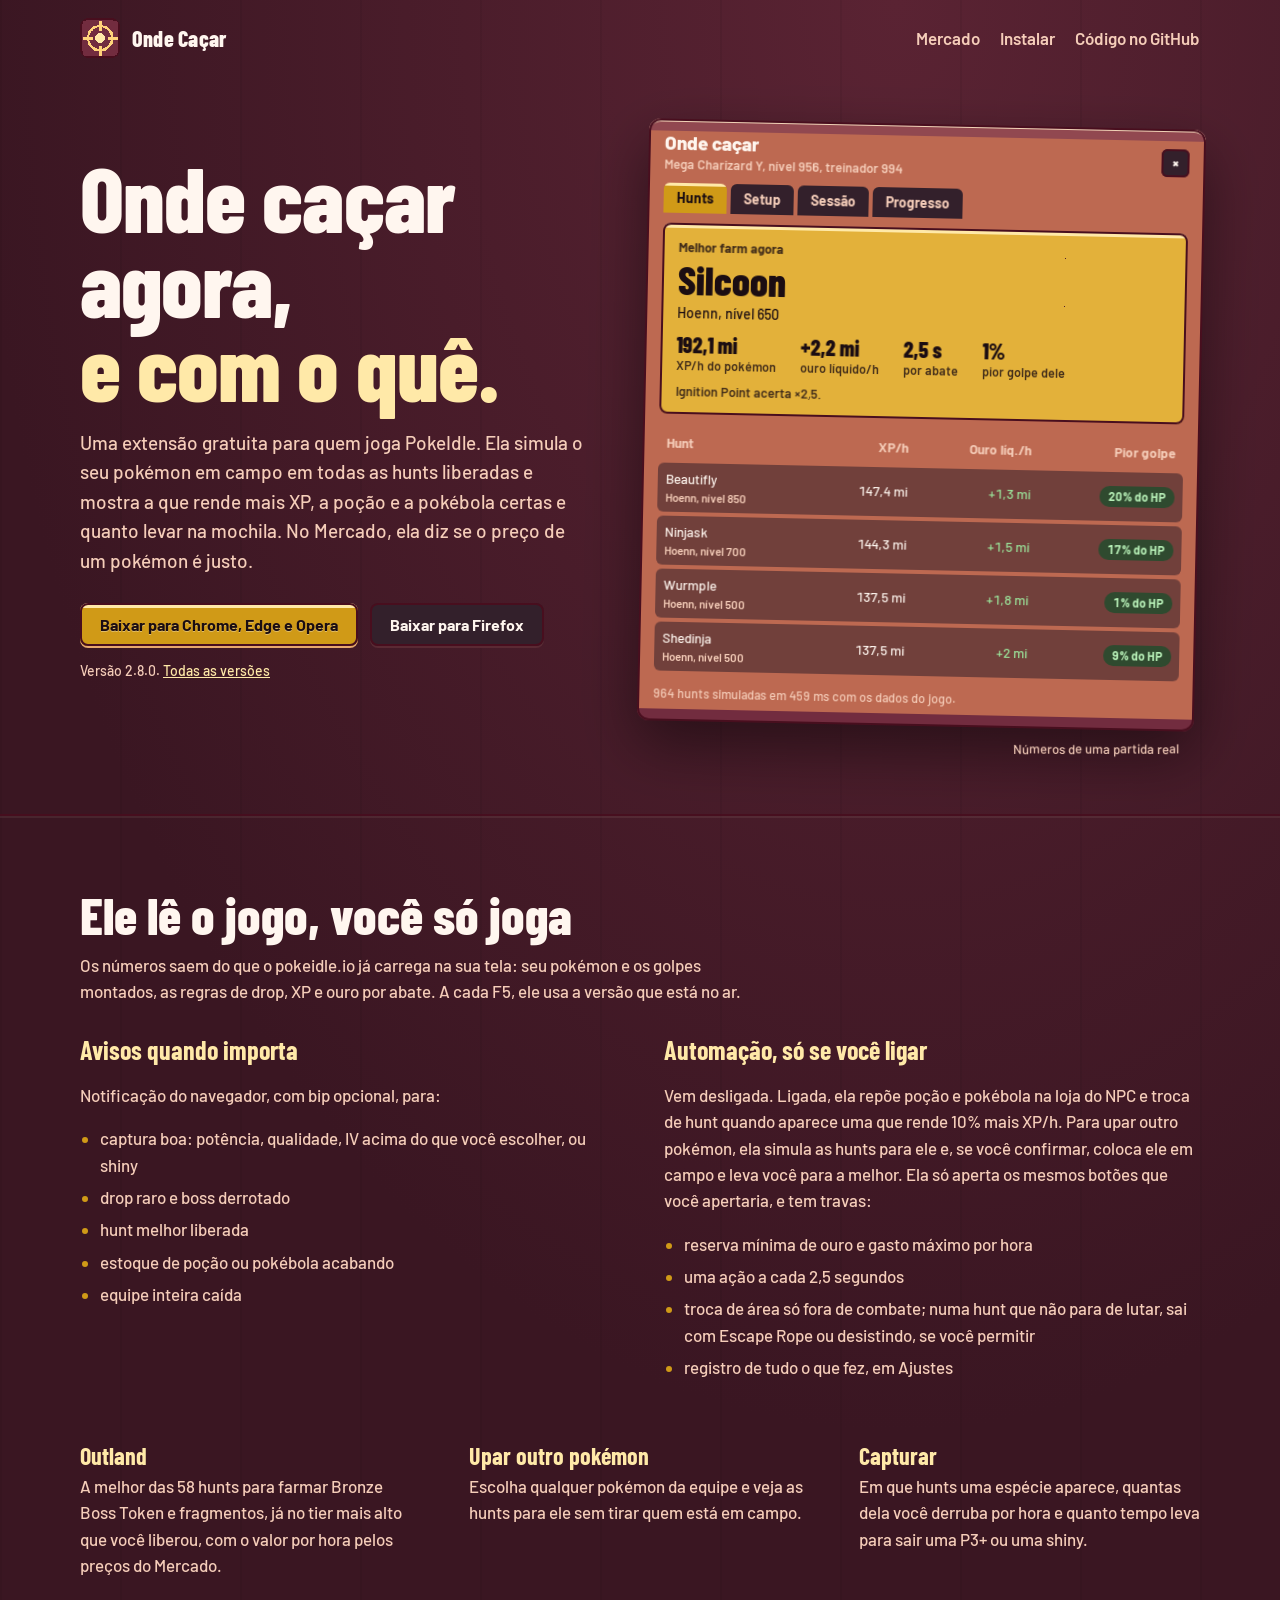
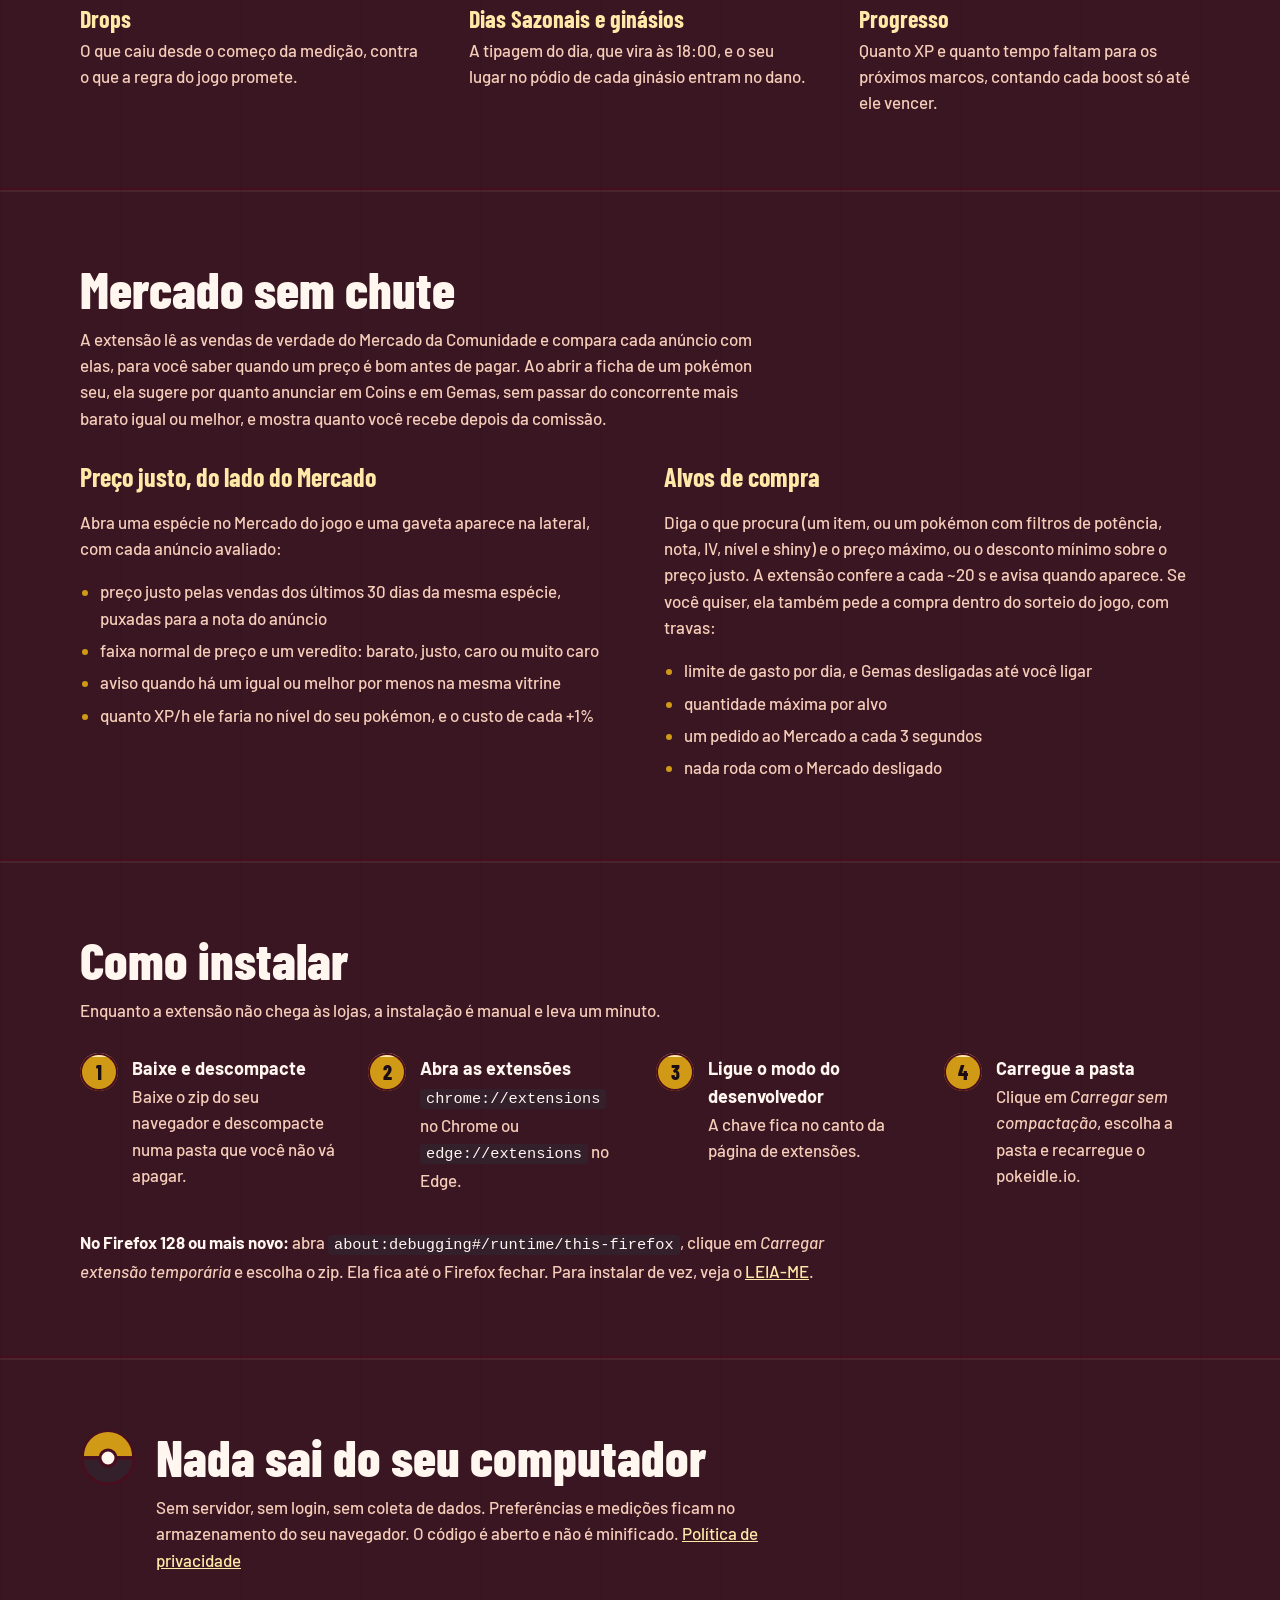
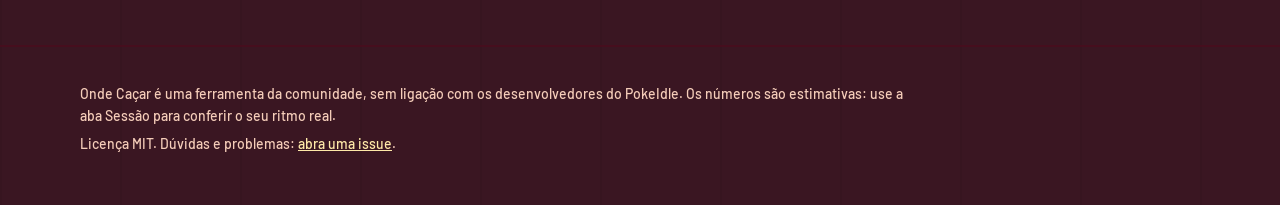
==== index.html @ 4c5d9575 "Onde Caçar 2.8.0: por quanto vender um pokémon seu - Avaliação de venda ao abrir a ficha de um pokém" ====
<!doctype html>
<html lang="pt-BR">
<head>
<meta charset="utf-8">
<meta name="viewport" content="width=device-width, initial-scale=1">
<title>Onde Caçar · ajudante do PokeIdle</title>
<meta name="description" content="Extensão gratuita e não oficial do PokeIdle: melhores hunts para o seu pokémon, poção e pokébola certas, sessão ao vivo, progresso e avisos.">
<meta property="og:title" content="Onde Caçar: ajudante não oficial do PokeIdle">
<meta property="og:description" content="Descubra onde vale a pena caçar agora, e com o quê.">
<meta property="og:image" content="https://paulozy.github.io/onde-cacar/loja/marquee-1400x560.png">
<link rel="icon" href="icons/48.png">
<link rel="preconnect" href="https://fonts.googleapis.com">
<link rel="preconnect" href="https://fonts.gstatic.com" crossorigin>
<link href="https://fonts.googleapis.com/css2?family=Barlow:wght@500;600;700&family=Barlow+Condensed:wght@700;800&display=swap" rel="stylesheet">
<style>
  :root {
    --vinho-fundo: #3a1622;
    --vinho: #722c3f;
    --vinho-claro: #914850;
    --madeira: #bd6951;
    --contorno: #480e1e;
    --ouro: #d09a17;
    --ouro-claro: #ffe9a8;
    --creme: #fff6ef;
    --creme-suave: #f5cdb9;
    --carvao: #33202b;
    --tinta: #1b0d12;
    --display: "Barlow Condensed", "Barlow", sans-serif;
    --texto: "Barlow", "Segoe UI", system-ui, sans-serif;
  }
  * { box-sizing: border-box; }
  html { scroll-behavior: smooth; }
  @media (prefers-reduced-motion: reduce) { html { scroll-behavior: auto; } }
  body {
    margin: 0; color: var(--creme); font: 500 17px/1.55 var(--texto);
    background-color: var(--vinho-fundo);
    background-image:
      repeating-linear-gradient(90deg, rgba(0,0,0,.06) 0 2px, transparent 2px 120px),
      radial-gradient(120% 70% at 70% 0%, #5a2333 0%, var(--vinho-fundo) 60%);
  }
  a { color: var(--ouro-claro); }
  a:focus-visible, button:focus-visible { outline: 3px solid var(--ouro-claro); outline-offset: 3px; }
  .miolo { width: min(1120px, 100% - 32px); margin-inline: auto; }

  /* Cabeçalho */
  .topo { display: flex; align-items: center; gap: 12px; padding: 18px 0; }
  .topo img { width: 40px; height: 40px; image-rendering: pixelated; }
  .topo strong { font: 800 22px/1 var(--display); letter-spacing: .01em; flex: 1; }
  .topo a { color: var(--creme-suave); font-weight: 600; text-decoration: none; }
  .topo a:hover { color: var(--creme); text-decoration: underline; }

  /* Botões no estilo do botão dourado do jogo */
  .btn {
    display: inline-flex; align-items: center; gap: 8px; padding: 12px 20px; border-radius: 8px;
    text-decoration: none; color: var(--tinta); font: 700 16px/1.2 var(--texto);
    background: linear-gradient(180deg, var(--ouro-claro) 0 5px, var(--ouro) 5px 100%);
    box-shadow: inset 0 0 0 2px var(--contorno), 0 2px 0 #e7a86d;
    text-shadow: 0 1px 0 rgba(255,255,255,.35);
  }
  .btn:hover { filter: brightness(1.07); }
  .btn-escuro { color: var(--creme); background: var(--carvao); text-shadow: none; box-shadow: inset 0 0 0 2px var(--contorno), 0 2px 0 #5a2a34; }
  .btn small { font-weight: 600; opacity: .75; }

  /* Hero */
  .hero { display: grid; grid-template-columns: 1fr 1.1fr; gap: 56px; align-items: center; padding: 48px 0 88px; }
  .hero h1 { margin: 0 0 20px; font: 800 clamp(48px, 7.2vw, 92px)/.92 var(--display); letter-spacing: -.01em; text-wrap: balance; }
  .hero h1 span { display: block; color: var(--ouro-claro); }
  .hero p.lead { margin: 0 0 28px; max-width: 34em; color: var(--creme-suave); font-size: 19px; }
  .baixar { display: flex; flex-wrap: wrap; gap: 12px; }
  .versao { margin-top: 14px; font-size: 14px; color: var(--creme-suave); }

  /* Réplica do painel da extensão */
  .painel {
    position: relative; border-radius: 12px; padding: 14px 16px 18px; color: var(--creme);
    font: 500 14px/1.4 var(--texto);
    background: linear-gradient(180deg, var(--vinho-claro) 0 12px, var(--madeira) 12px calc(100% - 12px), var(--vinho) calc(100% - 12px));
    box-shadow: inset 0 0 0 2px var(--contorno), inset 0 3px 0 #f1d3b7, 0 24px 60px rgba(0,0,0,.45);
    transform: rotate(1.2deg);
  }
  .painel-cab { display: flex; align-items: center; gap: 10px; margin-bottom: 10px; }
  .painel-cab div { flex: 1; }
  .painel-cab h2 { margin: 0; font: 800 19px/1.1 var(--texto); }
  .painel-cab small { color: var(--creme-suave); font-weight: 600; font-size: 13px; }
  .painel-cab .x { width: 28px; height: 28px; border-radius: 6px; display: grid; place-items: center; background: var(--carvao); box-shadow: inset 0 0 0 2px var(--contorno); font-weight: 800; }
  .abas { display: flex; gap: 4px; flex-wrap: wrap; margin-bottom: 10px; }
  .abas button {
    border: 0; border-radius: 6px 6px 0 0; padding: 8px 13px; cursor: pointer;
    font: 700 14px/1 var(--texto); color: var(--creme-suave); background: var(--carvao);
  }
  .abas button[aria-selected="true"] { color: var(--tinta); background: linear-gradient(180deg, var(--ouro-claro) 0 3px, var(--ouro) 3px 100%); }
  .conteudo { min-height: 300px; }
  .veredito {
    border-radius: 8px; padding: 14px 16px; color: var(--tinta);
    background: linear-gradient(180deg, var(--ouro-claro) 0 5px, #e3b13a 5px 100%);
    box-shadow: inset 0 0 0 2px var(--contorno);
  }
  .veredito .rot { font-weight: 700; font-size: 13px; opacity: .8; }
  .veredito .nome { display: block; font: 800 40px/1 var(--display); margin: 2px 0 4px; }
  .nums { display: flex; flex-wrap: wrap; gap: 6px 24px; margin-top: 10px; }
  .nums b { display: block; font: 800 22px/1 var(--display); }
  .nums span { font-size: 12.5px; font-weight: 600; opacity: .8; }
  .tabela { width: 100%; border-collapse: collapse; margin-top: 10px; font-size: 13.5px; }
  .tabela th { text-align: left; font-weight: 700; color: var(--creme-suave); padding: 6px 8px; }
  .tabela td { padding: 7px 8px; background: rgba(51,32,43,.55); }
  .tabela tr td:first-child { border-radius: 6px 0 0 6px; }
  .tabela tr td:last-child { border-radius: 0 6px 6px 0; }
  .tabela td.n { text-align: right; font-variant-numeric: tabular-nums; }
  .tabela th.n { text-align: right; }
  .tabela { border-spacing: 0 4px; border-collapse: separate; }
  .tabela small { display: block; font-size: 11.5px; font-weight: 600; color: var(--creme-suave); }
  .verde { color: #9be59b; }
  .pilula { display: inline-block; padding: 2px 9px; border-radius: 10px; font-size: 12px; font-weight: 700; color: #b7f0b7; background: #2f4a2f; }
  .veredito .detalhe { margin: 8px 0 0; font-size: 13px; font-weight: 600; opacity: .8; }
  .linha { display: flex; justify-content: space-between; gap: 12px; font-weight: 600; }
  .nota { margin: 10px 0 0; font-size: 12.5px; color: var(--creme-suave); }
  .ilustr { position: absolute; right: 14px; bottom: -28px; font-size: 13px; color: var(--creme-suave); transform: rotate(-1.2deg); }

  .entra { animation: entra .7s cubic-bezier(.2,.8,.2,1) .15s both; }
  @keyframes entra { from { opacity: 0; transform: translateY(24px) rotate(4deg); } }
  @media (prefers-reduced-motion: reduce) { .entra { animation: none; } }

  /* Seções */
  section.bloco { padding: 72px 0; border-top: 2px solid rgba(72,14,30,.9); box-shadow: inset 0 2px 0 rgba(241,211,183,.08); }
  .bloco h2 { margin: 0 0 12px; font: 800 clamp(34px, 4.5vw, 52px)/1 var(--display); }
  .bloco > .miolo > p { max-width: 40em; color: var(--creme-suave); margin: 0 0 32px; }
  .duas { display: grid; grid-template-columns: 1fr 1fr; gap: 48px; }
  .duas h3 { margin: 0 0 8px; font: 700 26px/1.1 var(--display); color: var(--ouro-claro); }
  .duas p, .duas li { color: var(--creme-suave); }
  .duas ul { padding-left: 20px; margin: 0; }
  .duas li { margin-bottom: 6px; }
  .duas li::marker { color: var(--ouro); }

  .resto { display: grid; grid-template-columns: repeat(auto-fit, minmax(280px, 1fr)); gap: 28px 48px; margin: 56px 0 0; }
  .resto dt { font: 700 24px/1.1 var(--display); color: var(--ouro-claro); margin-bottom: 4px; }
  .resto dd { margin: 0; color: var(--creme-suave); }

  .passos { counter-reset: p; list-style: none; padding: 0; margin: 0; display: grid; grid-template-columns: repeat(auto-fit, minmax(220px, 1fr)); gap: 28px 32px; }
  .passos li { counter-increment: p; position: relative; padding-left: 52px; color: var(--creme-suave); }
  .passos li::before {
    content: counter(p); position: absolute; left: 0; top: -2px; width: 38px; height: 38px; border-radius: 50%;
    display: grid; place-items: center; font: 800 20px/1 var(--display); color: var(--tinta);
    background: linear-gradient(180deg, var(--ouro-claro) 0 4px, var(--ouro) 4px); box-shadow: inset 0 0 0 2px var(--contorno);
  }
  .passos strong { display: block; color: var(--creme); font-size: 18px; }
  code { font-family: ui-monospace, Consolas, monospace; font-size: .9em; background: var(--carvao); color: var(--creme); padding: 1px 6px; border-radius: 4px; }
  .bloco > .miolo > p.firefox { margin: 36px 0 0; color: var(--creme-suave); max-width: 46em; }

  .selo { display: flex; gap: 20px; align-items: flex-start; }
  .selo p { max-width: 40em; }
  .selo svg { flex: none; }

  footer { padding: 36px 0 48px; color: var(--creme-suave); font-size: 14px; border-top: 2px solid rgba(72,14,30,.9); }
  footer p { margin: 0 0 6px; max-width: 60em; }

  @media (max-width: 860px) {
    .hero { grid-template-columns: 1fr; gap: 56px; padding-top: 24px; }
    .painel { transform: none; }
    .ilustr { transform: none; }
    .duas { grid-template-columns: 1fr; gap: 32px; }
    .topo nav a:not(:last-child) { display: none; }
  }
  @media (max-width: 480px) {
    .abas button { padding: 7px 9px; font-size: 13px; }
    .tabela .opc { display: none; }
    .veredito .nome { font-size: 30px; }
  }
</style>
</head>
<body>
<header class="miolo topo">
  <img src="icons/48.png" alt="" width="40" height="40">
  <strong>Onde Caçar</strong>
  <nav style="display:flex;gap:20px">
    <a href="#mercado">Mercado</a>
    <a href="#instalar">Instalar</a>
    <a href="https://github.com/paulozy/onde-cacar">Código no GitHub</a>
  </nav>
</header>

<main>
  <div class="miolo hero">
    <div>
      <h1>Onde caçar agora, <span>e com o quê.</span></h1>
      <p class="lead">Uma extensão gratuita para quem joga PokeIdle. Ela simula o seu pokémon em campo em todas as hunts liberadas e mostra a que rende mais XP, a poção e a pokébola certas e quanto levar na mochila. No Mercado, ela diz se o preço de um pokémon é justo.</p>
      <div class="baixar">
        <a class="btn" href="https://github.com/paulozy/onde-cacar/releases/download/v2.8.0/onde-cacar-2.8.0-chrome-edge-opera.zip">Baixar para Chrome, Edge e Opera</a>
        <a class="btn btn-escuro" href="https://github.com/paulozy/onde-cacar/releases/download/v2.8.0/onde-cacar-2.8.0-firefox.zip">Baixar para Firefox</a>
      </div>
      <p class="versao">Versão 2.8.0. <a href="https://github.com/paulozy/onde-cacar/releases">Todas as versões</a></p>
    </div>

    <div class="painel entra" aria-label="Exemplo do painel da extensão">
      <div class="painel-cab">
        <div>
          <h2>Onde caçar</h2>
          <small>Mega Charizard Y, nível 956, treinador 994</small>
        </div>
        <span class="x" aria-hidden="true">×</span>
      </div>
      <div class="abas" role="tablist" aria-label="Abas do painel">
        <button role="tab" aria-selected="true" aria-controls="aba-conteudo" data-aba="hunts">Hunts</button>
        <button role="tab" aria-selected="false" aria-controls="aba-conteudo" data-aba="setup" tabindex="-1">Setup</button>
        <button role="tab" aria-selected="false" aria-controls="aba-conteudo" data-aba="sessao" tabindex="-1">Sessão</button>
        <button role="tab" aria-selected="false" aria-controls="aba-conteudo" data-aba="progresso" tabindex="-1">Progresso</button>
      </div>
      <div id="aba-conteudo" class="conteudo" role="tabpanel"></div>
      <span class="ilustr">Números de uma partida real</span>
    </div>
  </div>

  <section class="bloco">
    <div class="miolo">
      <h2>Ele lê o jogo, você só joga</h2>
      <p>Os números saem do que o pokeidle.io já carrega na sua tela: seu pokémon e os golpes montados, as regras de drop, XP e ouro por abate. A cada F5, ele usa a versão que está no ar.</p>
      <div class="duas">
        <div>
          <h3>Avisos quando importa</h3>
          <p>Notificação do navegador, com bip opcional, para:</p>
          <ul>
            <li>captura boa: potência, qualidade, IV acima do que você escolher, ou shiny</li>
            <li>drop raro e boss derrotado</li>
            <li>hunt melhor liberada</li>
            <li>estoque de poção ou pokébola acabando</li>
            <li>equipe inteira caída</li>
          </ul>
        </div>
        <div>
          <h3>Automação, só se você ligar</h3>
          <p>Vem desligada. Ligada, ela repõe poção e pokébola na loja do NPC e troca de hunt quando aparece uma que rende 10% mais XP/h. Para upar outro pokémon, ela simula as hunts para ele e, se você confirmar, coloca ele em campo e leva você para a melhor. Ela só aperta os mesmos botões que você apertaria, e tem travas:</p>
          <ul>
            <li>reserva mínima de ouro e gasto máximo por hora</li>
            <li>uma ação a cada 2,5 segundos</li>
            <li>troca de área só fora de combate; numa hunt que não para de lutar, sai com Escape Rope ou desistindo, se você permitir</li>
            <li>registro de tudo o que fez, em Ajustes</li>
          </ul>
        </div>
      </div>
      <dl class="resto">
        <div><dt>Outland</dt><dd>A melhor das 58 hunts para farmar Bronze Boss Token e fragmentos, já no tier mais alto que você liberou, com o valor por hora pelos preços do Mercado.</dd></div>
        <div><dt>Upar outro pokémon</dt><dd>Escolha qualquer pokémon da equipe e veja as hunts para ele sem tirar quem está em campo.</dd></div>
        <div><dt>Capturar</dt><dd>Em que hunts uma espécie aparece, quantas dela você derruba por hora e quanto tempo leva para sair uma P3+ ou uma shiny.</dd></div>
        <div><dt>Drops</dt><dd>O que caiu desde o começo da medição, contra o que a regra do jogo promete.</dd></div>
        <div><dt>Dias Sazonais e ginásios</dt><dd>A tipagem do dia, que vira às 18:00, e o seu lugar no pódio de cada ginásio entram no dano.</dd></div>
        <div><dt>Progresso</dt><dd>Quanto XP e quanto tempo faltam para os próximos marcos, contando cada boost só até ele vencer.</dd></div>
      </dl>
    </div>
  </section>

  <section class="bloco" id="mercado">
    <div class="miolo">
      <h2>Mercado sem chute</h2>
      <p>A extensão lê as vendas de verdade do Mercado da Comunidade e compara cada anúncio com elas, para você saber quando um preço é bom antes de pagar. Ao abrir a ficha de um pokémon seu, ela sugere por quanto anunciar em Coins e em Gemas, sem passar do concorrente mais barato igual ou melhor, e mostra quanto você recebe depois da comissão.</p>
      <div class="duas">
        <div>
          <h3>Preço justo, do lado do Mercado</h3>
          <p>Abra uma espécie no Mercado do jogo e uma gaveta aparece na lateral, com cada anúncio avaliado:</p>
          <ul>
            <li>preço justo pelas vendas dos últimos 30 dias da mesma espécie, puxadas para a nota do anúncio</li>
            <li>faixa normal de preço e um veredito: barato, justo, caro ou muito caro</li>
            <li>aviso quando há um igual ou melhor por menos na mesma vitrine</li>
            <li>quanto XP/h ele faria no nível do seu pokémon, e o custo de cada +1%</li>
          </ul>
        </div>
        <div>
          <h3>Alvos de compra</h3>
          <p>Diga o que procura (um item, ou um pokémon com filtros de potência, nota, IV, nível e shiny) e o preço máximo, ou o desconto mínimo sobre o preço justo. A extensão confere a cada ~20 s e avisa quando aparece. Se você quiser, ela também pede a compra dentro do sorteio do jogo, com travas:</p>
          <ul>
            <li>limite de gasto por dia, e Gemas desligadas até você ligar</li>
            <li>quantidade máxima por alvo</li>
            <li>um pedido ao Mercado a cada 3 segundos</li>
            <li>nada roda com o Mercado desligado</li>
          </ul>
        </div>
      </div>
    </div>
  </section>

  <section class="bloco" id="instalar">
    <div class="miolo">
      <h2>Como instalar</h2>
      <p>Enquanto a extensão não chega às lojas, a instalação é manual e leva um minuto.</p>
      <ol class="passos">
        <li><strong>Baixe e descompacte</strong>Baixe o zip do seu navegador e descompacte numa pasta que você não vá apagar.</li>
        <li><strong>Abra as extensões</strong><code>chrome://extensions</code> no Chrome ou <code>edge://extensions</code> no Edge.</li>
        <li><strong>Ligue o modo do desenvolvedor</strong>A chave fica no canto da página de extensões.</li>
        <li><strong>Carregue a pasta</strong>Clique em <em>Carregar sem compactação</em>, escolha a pasta e recarregue o pokeidle.io.</li>
      </ol>
      <p class="firefox"><strong style="color:var(--creme)">No Firefox 128 ou mais novo:</strong> abra <code>about:debugging#/runtime/this-firefox</code>, clique em <em>Carregar extensão temporária</em> e escolha o zip. Ela fica até o Firefox fechar. Para instalar de vez, veja o <a href="https://github.com/paulozy/onde-cacar/blob/main/LEIA-ME.md#firefox-128-ou-mais-novo">LEIA-ME</a>.</p>
    </div>
  </section>

  <section class="bloco">
    <div class="miolo selo">
      <svg width="56" height="56" viewBox="0 0 56 56" aria-hidden="true">
        <circle cx="28" cy="28" r="26" fill="#33202b" stroke="#480e1e" stroke-width="3"/>
        <path d="M2 28h52" stroke="#480e1e" stroke-width="3"/>
        <path d="M4 26a24 24 0 0 1 48 0z" fill="#d09a17"/>
        <circle cx="28" cy="28" r="8" fill="#fff6ef" stroke="#480e1e" stroke-width="3"/>
      </svg>
      <div>
        <h2>Nada sai do seu computador</h2>
        <p style="color:var(--creme-suave);margin:0">Sem servidor, sem login, sem coleta de dados. Preferências e medições ficam no armazenamento do seu navegador. O código é aberto e não é minificado. <a href="loja/privacidade.html">Política de privacidade</a></p>
      </div>
    </div>
  </section>
</main>

<footer>
  <div class="miolo">
    <p>Onde Caçar é uma ferramenta da comunidade, sem ligação com os desenvolvedores do PokeIdle. Os números são estimativas: use a aba Sessão para conferir o seu ritmo real.</p>
    <p>Licença MIT. Dúvidas e problemas: <a href="https://github.com/paulozy/onde-cacar/issues">abra uma issue</a>.</p>
  </div>
</footer>

<script>
  const abas = {
    hunts: `
      <div class="veredito">
        <span class="rot">Melhor farm agora</span>
        <span class="nome">Silcoon</span>
        <span>Hoenn, nível 650</span>
        <div class="nums">
          <div><b>192,1 mi</b><span>XP/h do pokémon</span></div>
          <div><b>+2,2 mi</b><span>ouro líquido/h</span></div>
          <div><b>2,5 s</b><span>por abate</span></div>
          <div><b>1%</b><span>pior golpe dele</span></div>
        </div>
        <p class="detalhe">Ignition Point acerta ×2,5.</p>
      </div>
      <table class="tabela">
        <thead><tr><th>Hunt</th><th class="n">XP/h</th><th class="n opc">Ouro líq./h</th><th class="n">Pior golpe</th></tr></thead>
        <tbody>
          <tr><td>Beautifly<small>Hoenn, nível 850</small></td><td class="n">147,4 mi</td><td class="n opc verde">+1,3 mi</td><td class="n"><span class="pilula">20% do HP</span></td></tr>
          <tr><td>Ninjask<small>Hoenn, nível 700</small></td><td class="n">144,3 mi</td><td class="n opc verde">+1,5 mi</td><td class="n"><span class="pilula">17% do HP</span></td></tr>
          <tr><td>Wurmple<small>Hoenn, nível 500</small></td><td class="n">137,5 mi</td><td class="n opc verde">+1,8 mi</td><td class="n"><span class="pilula">1% do HP</span></td></tr>
          <tr><td>Shedinja<small>Hoenn, nível 500</small></td><td class="n">137,5 mi</td><td class="n opc verde">+2 mi</td><td class="n"><span class="pilula">9% do HP</span></td></tr>
        </tbody>
      </table>
      <p class="nota">964 hunts simuladas em 459 ms com os dados do jogo.</p>`,
    setup: `
      <div class="veredito">
        <span class="rot">Para o Silcoon, Hoenn nível 650</span>
        <span class="nome">Golden Potion e Ultra Ball</span>
        <span>Cure quando o HP cair abaixo de 50%: uns 7 por hora, 18,6 mil de ouro. A Ultra Ball captura 1,18% dos corpos, saldo de +494,9 mil/h.</span>
      </div>
      <table class="tabela">
        <thead><tr><th>Mochila para 4 h</th><th class="n">Precisa</th><th class="n">Tem</th><th class="n">Falta</th></tr></thead>
        <tbody>
          <tr><td>Golden Potion</td><td class="n">33</td><td class="n">25</td><td class="n">8</td></tr>
          <tr><td>Ultra Ball</td><td class="n">3.679</td><td class="n">3.127</td><td class="n">552</td></tr>
        </tbody>
      </table>
      <p class="nota">Comprar o que falta: 91,8 mil de ouro. A hunt rende 9,2 mi no mesmo tempo.</p>`,
    sessao: `
      <div class="linha"><span>Silcoon há 150 min</span><span>2.083 abates</span></div>
      <table class="tabela">
        <thead><tr><th></th><th class="n">Medido</th><th class="n">Estimado</th></tr></thead>
        <tbody>
          <tr><td>Abates/h</td><td class="n">835</td><td class="n">836</td></tr>
          <tr><td>XP/h</td><td class="n">203,3 mi</td><td class="n">192,1 mi</td></tr>
          <tr><td>Ouro</td><td class="n">4,2 mi</td><td class="n">1,7 mi/h</td></tr>
          <tr><td>Consumo</td><td class="n" colspan="2">2.083 bolas, 40 poções, 26 capturas</td></tr>
        </tbody>
      </table>
      <p class="nota">Depois de 15 min e 100 abates na mesma hunt, o ranking passa a usar os abates/h medidos no lugar do modelo.</p>`,
    progresso: `
      <div class="linha"><span>Treinador nível 994</span><span>ritmo de 203,3 mi/h</span></div>
      <table class="tabela">
        <thead><tr><th>Nível</th><th class="n">XP que falta</th><th class="n">No ritmo atual</th></tr></thead>
        <tbody>
          <tr><td>995<small>próximo nível</small></td><td class="n">23,5 mi</td><td class="n">7 min</td></tr>
          <tr><td>1.000<small>Sinnoh e Outland 2</small></td><td class="n">271,3 mi</td><td class="n">1 h 20 min</td></tr>
          <tr><td>2.000<small>Outland 3</small></td><td class="n">116,6 bi</td><td class="n">39,0 dias</td></tr>
          <tr><td>3.100<small>bosses Groudon e Rayquaza</small></td><td class="n">479,3 bi</td><td class="n">198,9 dias</td></tr>
        </tbody>
      </table>
      <p class="nota">Cada boost conta só até vencer.</p>`
  };
  const botoes = [...document.querySelectorAll('.abas button')];
  const area = document.getElementById('aba-conteudo');
  function abrir(btn, foco) {
    botoes.forEach(b => { const sel = b === btn; b.setAttribute('aria-selected', sel); b.tabIndex = sel ? 0 : -1; });
    area.innerHTML = abas[btn.dataset.aba];
    if (foco) btn.focus();
  }
  botoes.forEach((b, i) => {
    b.addEventListener('click', () => abrir(b));
    b.addEventListener('keydown', e => {
      const d = e.key === 'ArrowRight' ? 1 : e.key === 'ArrowLeft' ? -1 : 0;
      if (d) abrir(botoes[(i + d + botoes.length) % botoes.length], true);
    });
  });
  abrir(botoes[0]);
</script>
</body>
</html>
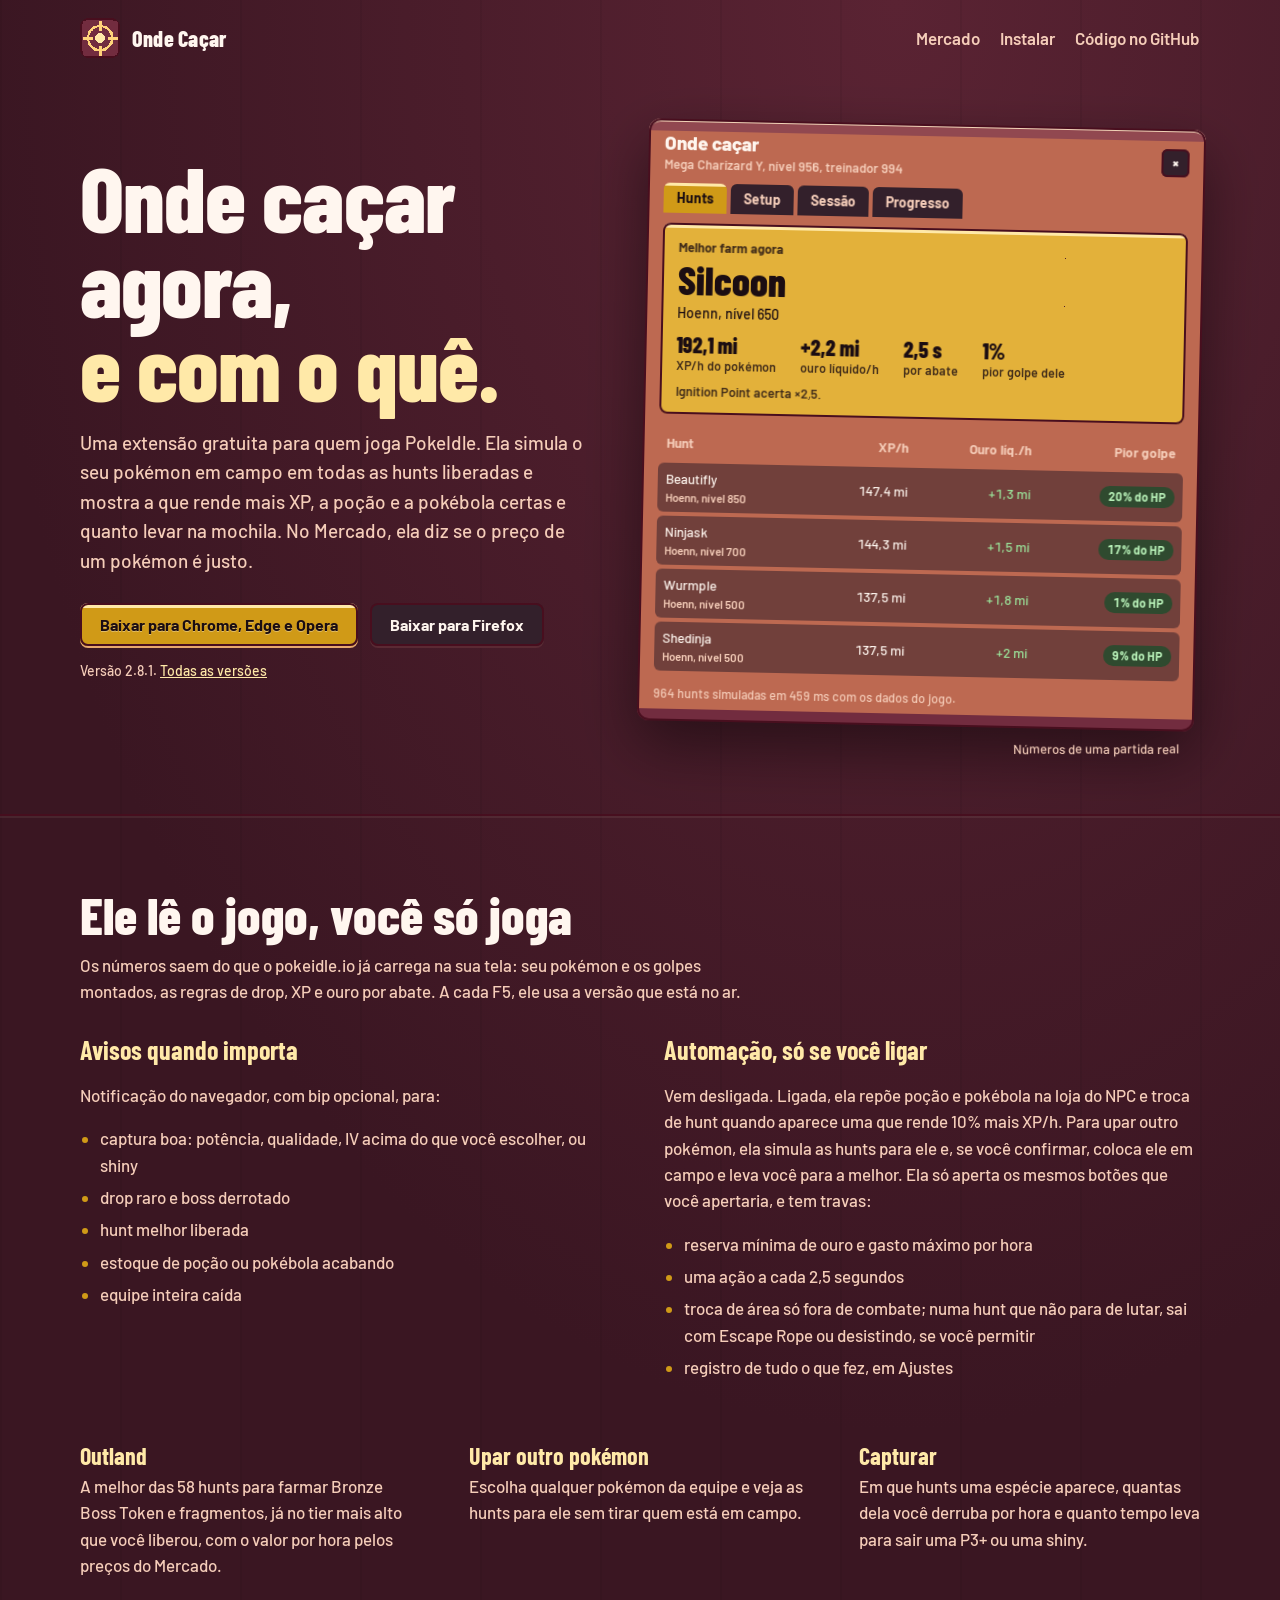
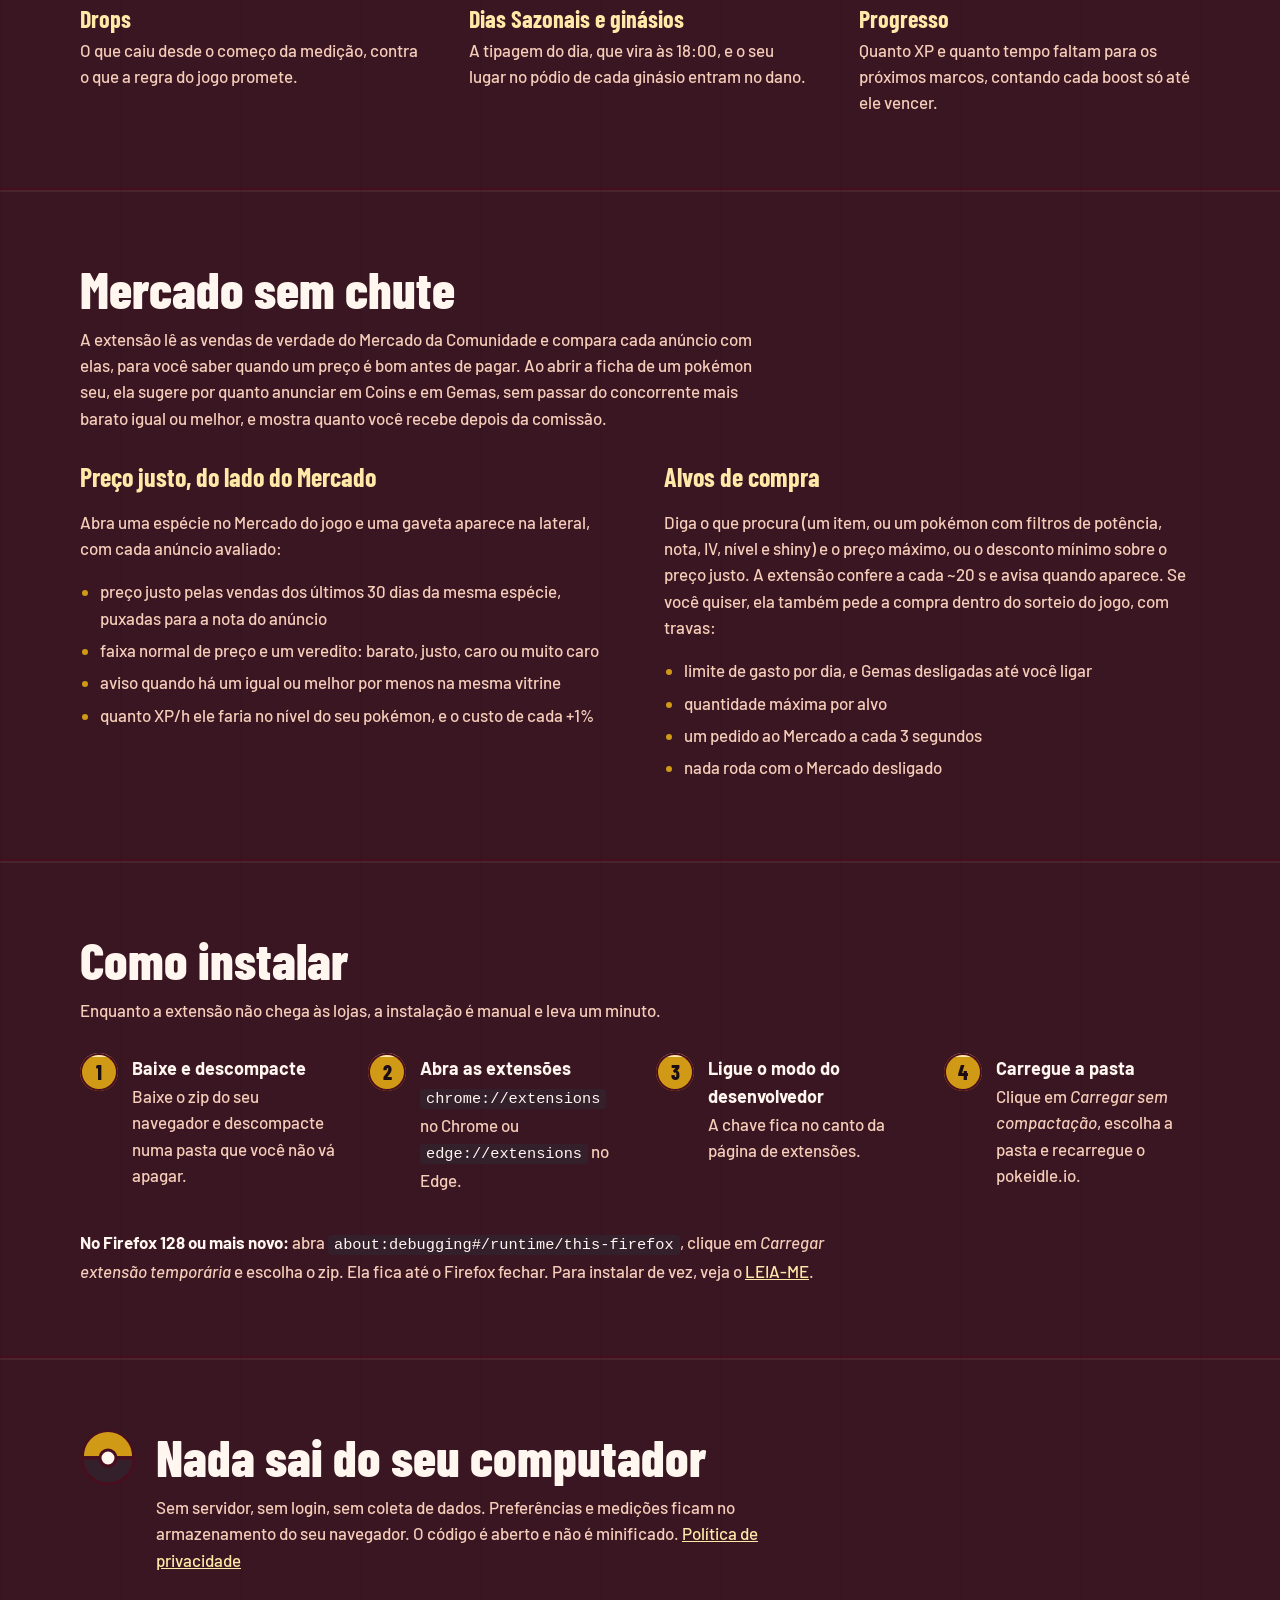
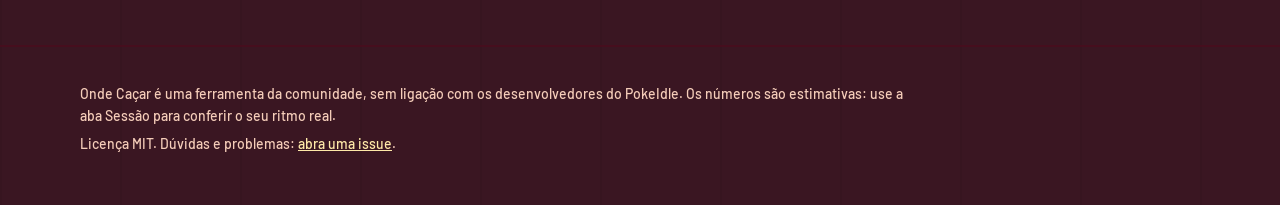
==== commit 35d866a0: "Onde Caçar 2.8.1: comissão em Coins e versão do diagnóstico - CHANGELOG da correção da comissão (15%" ====
--- a/index.html
+++ b/index.html
@@ -183,10 +183,10 @@
       <h1>Onde caçar agora, <span>e com o quê.</span></h1>
       <p class="lead">Uma extensão gratuita para quem joga PokeIdle. Ela simula o seu pokémon em campo em todas as hunts liberadas e mostra a que rende mais XP, a poção e a pokébola certas e quanto levar na mochila. No Mercado, ela diz se o preço de um pokémon é justo.</p>
       <div class="baixar">
-        <a class="btn" href="https://github.com/paulozy/onde-cacar/releases/download/v2.8.0/onde-cacar-2.8.0-chrome-edge-opera.zip">Baixar para Chrome, Edge e Opera</a>
-        <a class="btn btn-escuro" href="https://github.com/paulozy/onde-cacar/releases/download/v2.8.0/onde-cacar-2.8.0-firefox.zip">Baixar para Firefox</a>
-      </div>
-      <p class="versao">Versão 2.8.0. <a href="https://github.com/paulozy/onde-cacar/releases">Todas as versões</a></p>
+        <a class="btn" href="https://github.com/paulozy/onde-cacar/releases/download/v2.8.1/onde-cacar-2.8.1-chrome-edge-opera.zip">Baixar para Chrome, Edge e Opera</a>
+        <a class="btn btn-escuro" href="https://github.com/paulozy/onde-cacar/releases/download/v2.8.1/onde-cacar-2.8.1-firefox.zip">Baixar para Firefox</a>
+      </div>
+      <p class="versao">Versão 2.8.1. <a href="https://github.com/paulozy/onde-cacar/releases">Todas as versões</a></p>
     </div>
 
     <div class="painel entra" aria-label="Exemplo do painel da extensão">
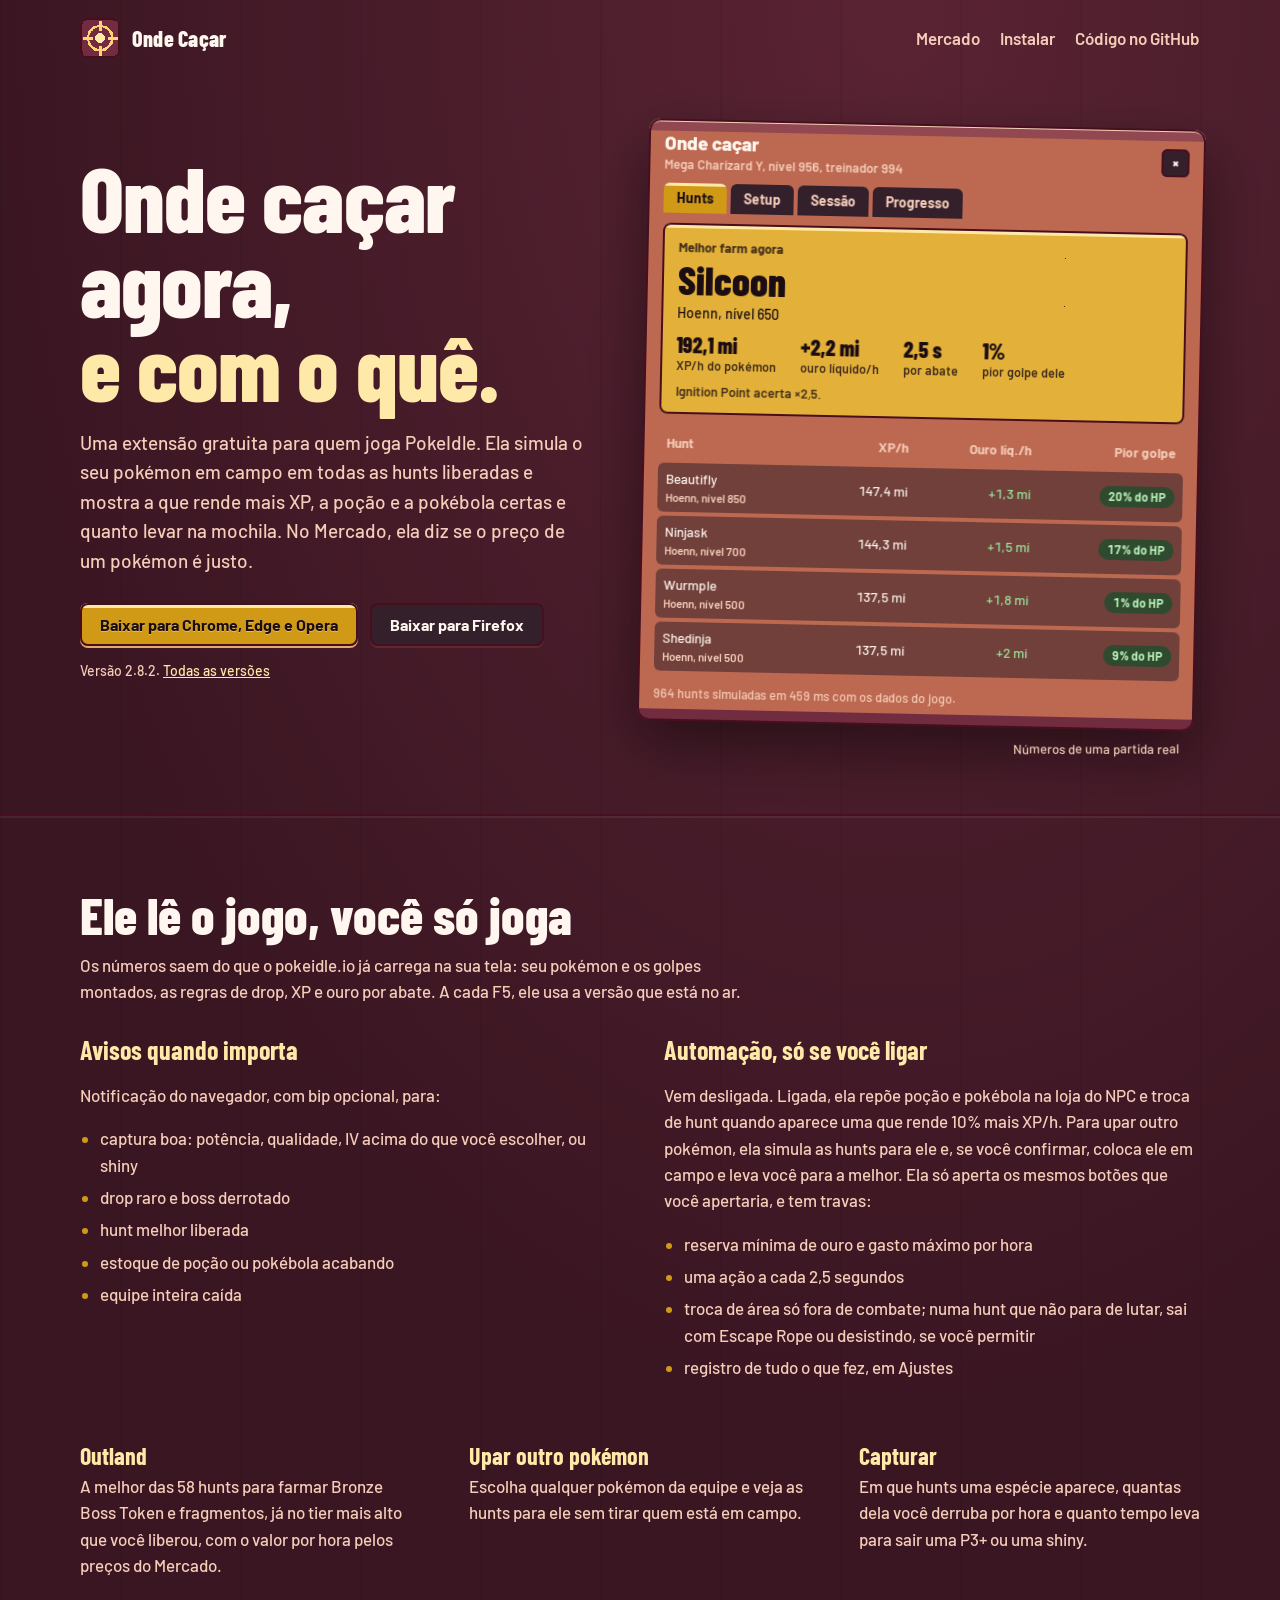
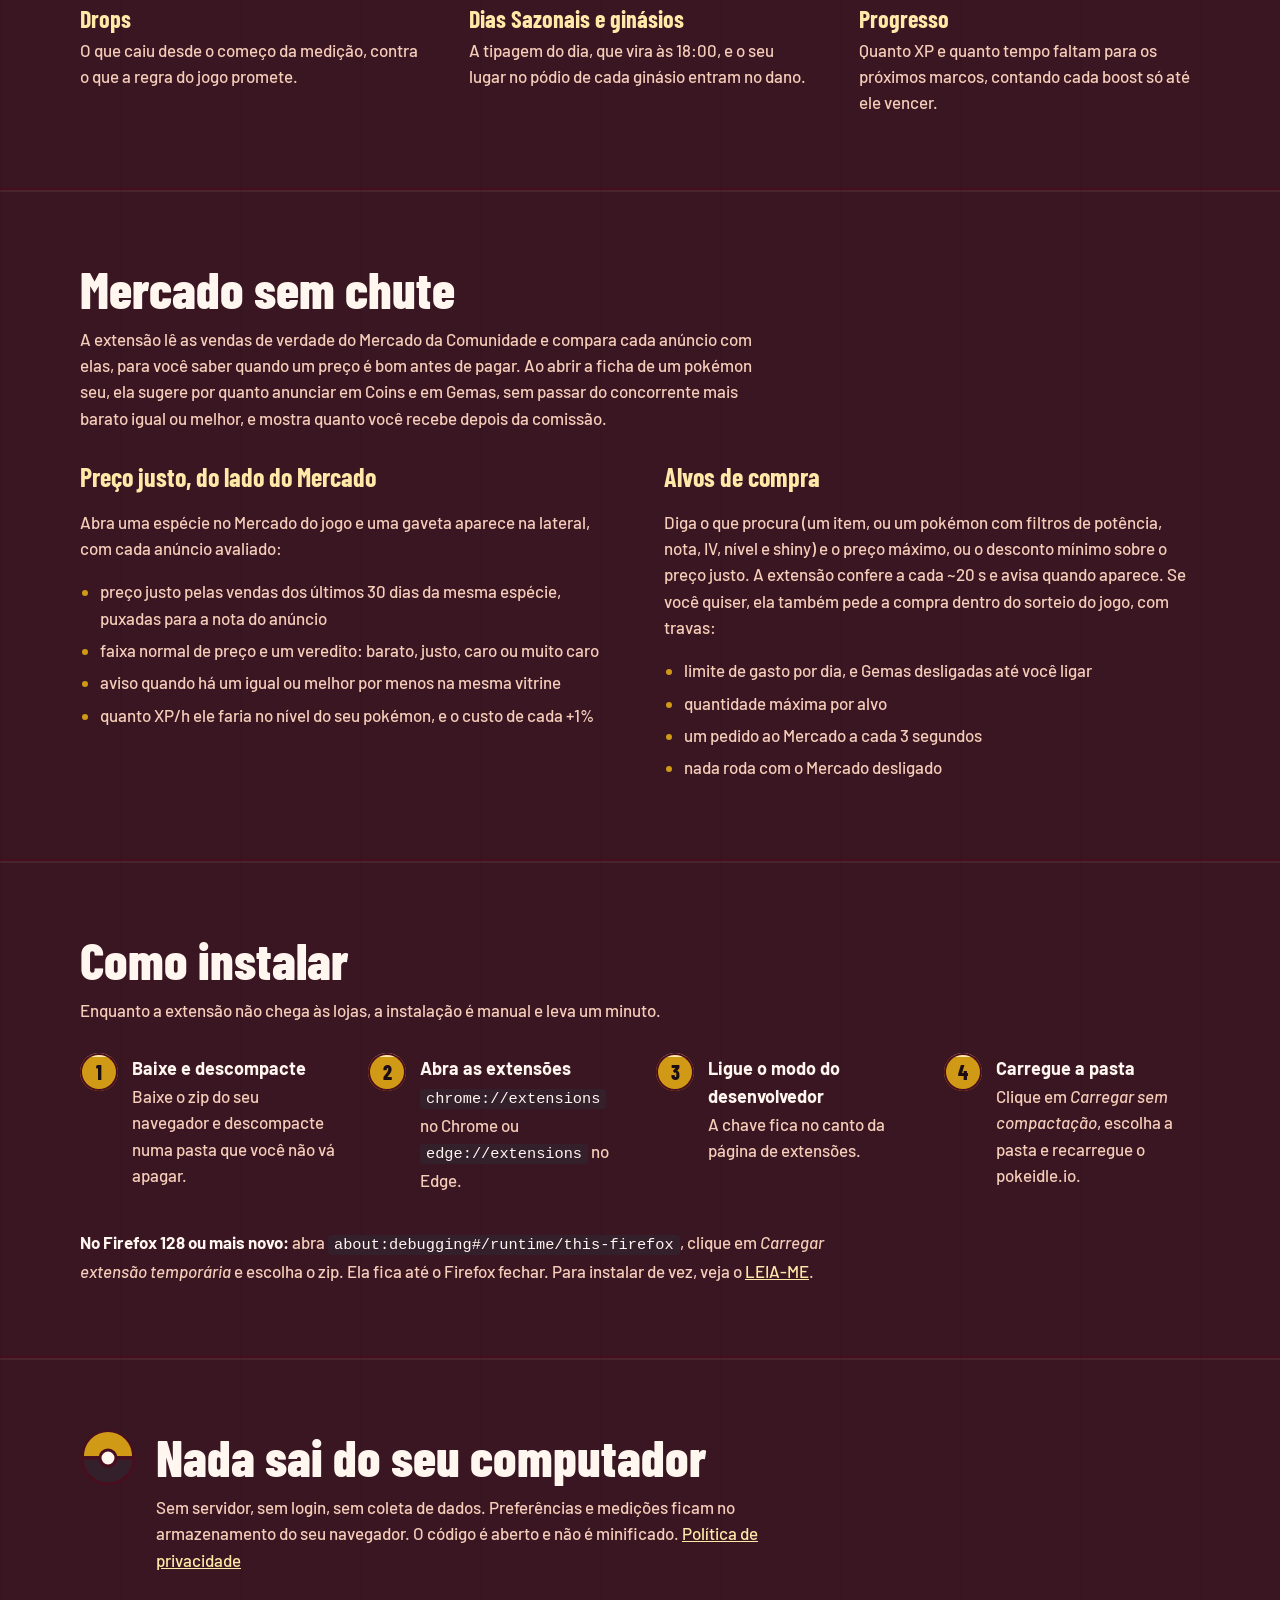
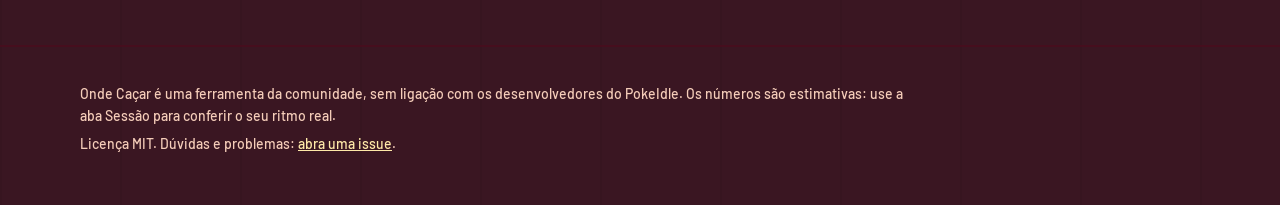
==== commit 77eb3bd0: "Onde Caçar 2.8.2: gravador do Mercado - Grava mensagens do Mercado que a extensão ainda não conhece " ====
--- a/index.html
+++ b/index.html
@@ -183,10 +183,10 @@
       <h1>Onde caçar agora, <span>e com o quê.</span></h1>
       <p class="lead">Uma extensão gratuita para quem joga PokeIdle. Ela simula o seu pokémon em campo em todas as hunts liberadas e mostra a que rende mais XP, a poção e a pokébola certas e quanto levar na mochila. No Mercado, ela diz se o preço de um pokémon é justo.</p>
       <div class="baixar">
-        <a class="btn" href="https://github.com/paulozy/onde-cacar/releases/download/v2.8.1/onde-cacar-2.8.1-chrome-edge-opera.zip">Baixar para Chrome, Edge e Opera</a>
-        <a class="btn btn-escuro" href="https://github.com/paulozy/onde-cacar/releases/download/v2.8.1/onde-cacar-2.8.1-firefox.zip">Baixar para Firefox</a>
-      </div>
-      <p class="versao">Versão 2.8.1. <a href="https://github.com/paulozy/onde-cacar/releases">Todas as versões</a></p>
+        <a class="btn" href="https://github.com/paulozy/onde-cacar/releases/download/v2.8.2/onde-cacar-2.8.2-chrome-edge-opera.zip">Baixar para Chrome, Edge e Opera</a>
+        <a class="btn btn-escuro" href="https://github.com/paulozy/onde-cacar/releases/download/v2.8.2/onde-cacar-2.8.2-firefox.zip">Baixar para Firefox</a>
+      </div>
+      <p class="versao">Versão 2.8.2. <a href="https://github.com/paulozy/onde-cacar/releases">Todas as versões</a></p>
     </div>
 
     <div class="painel entra" aria-label="Exemplo do painel da extensão">
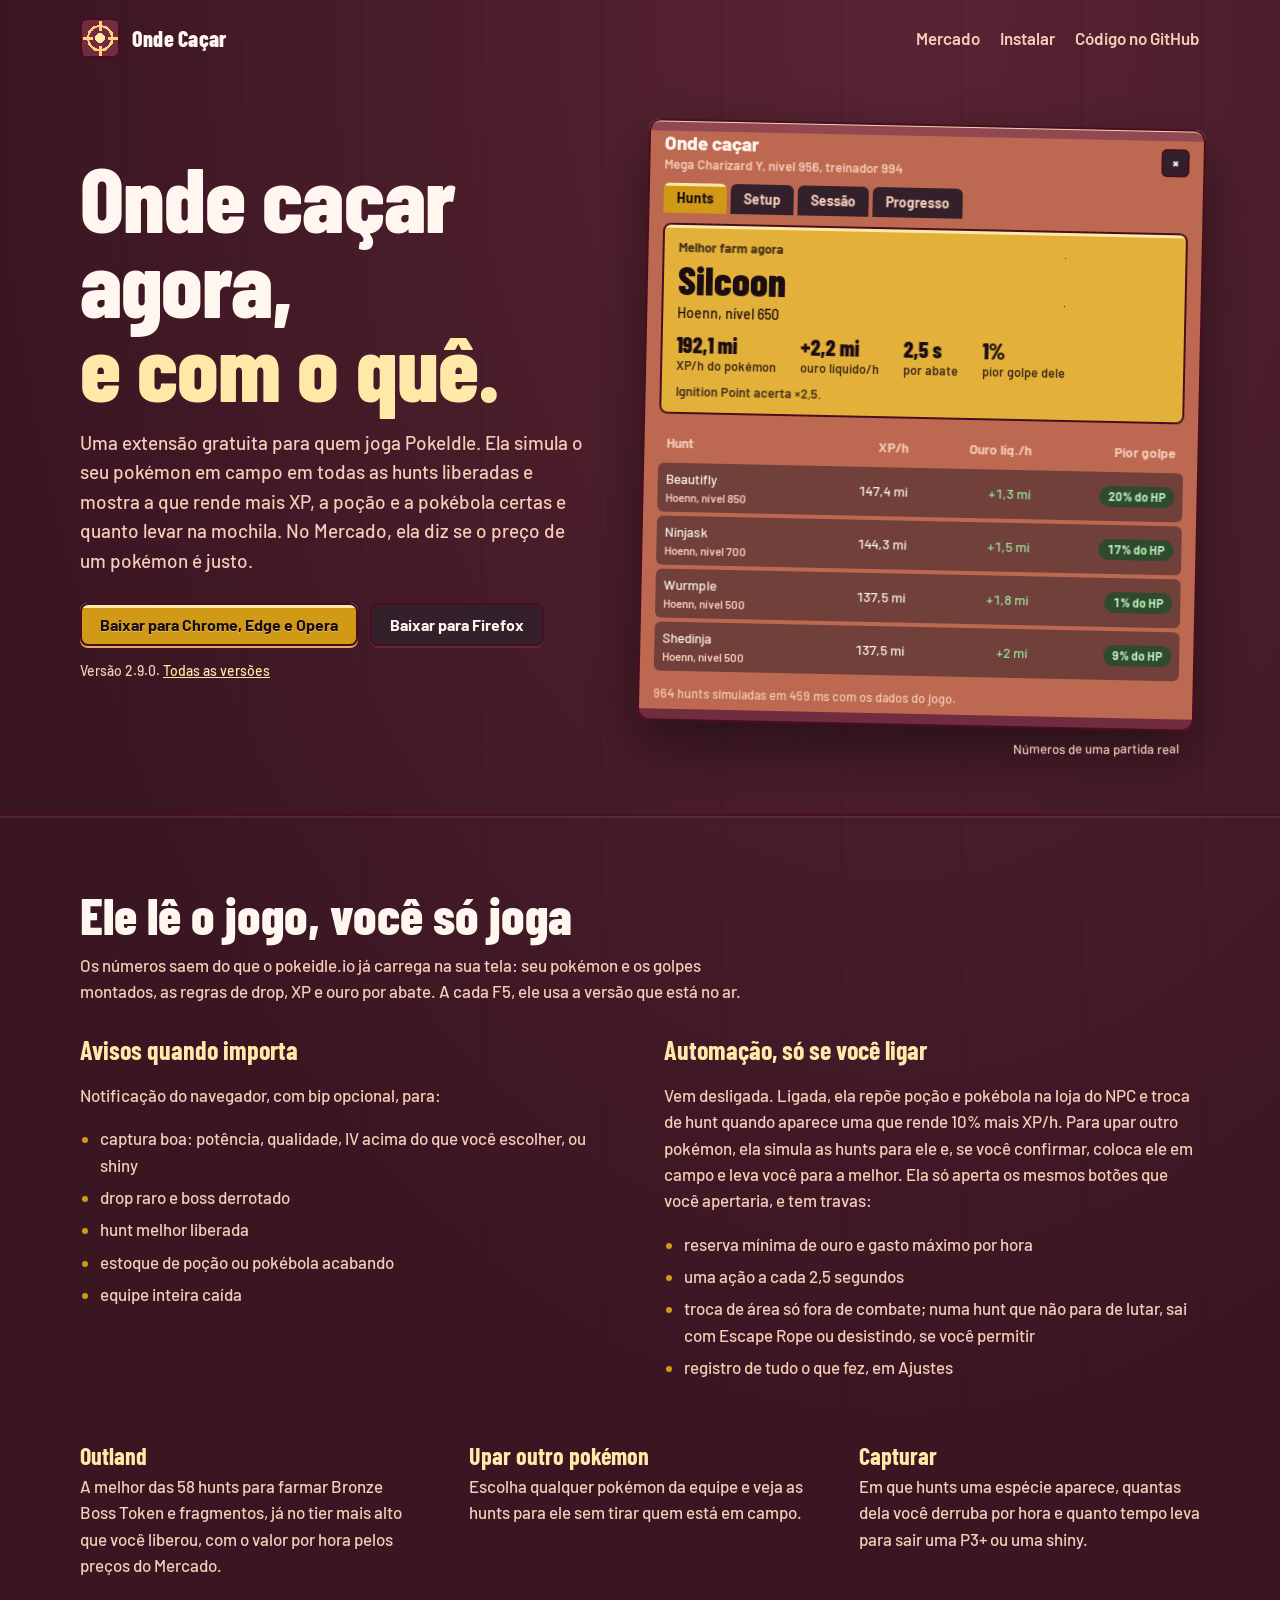
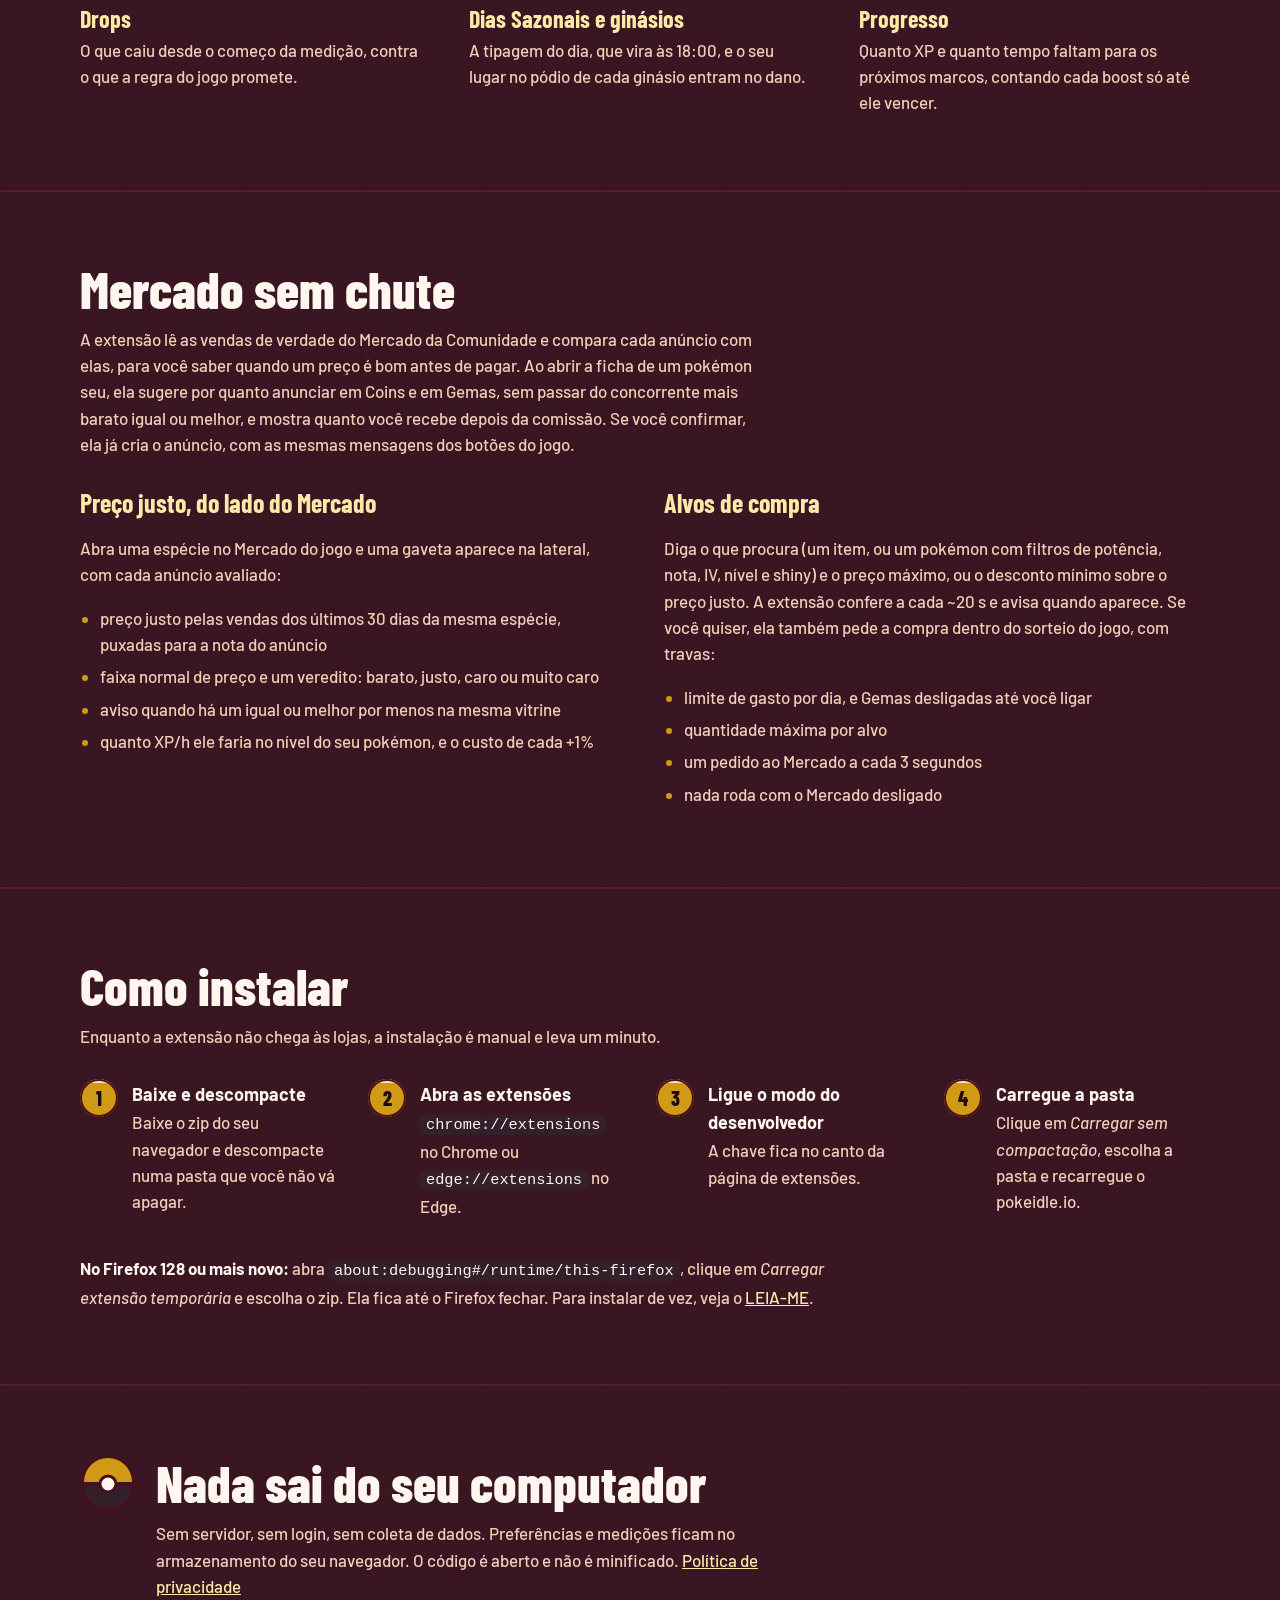
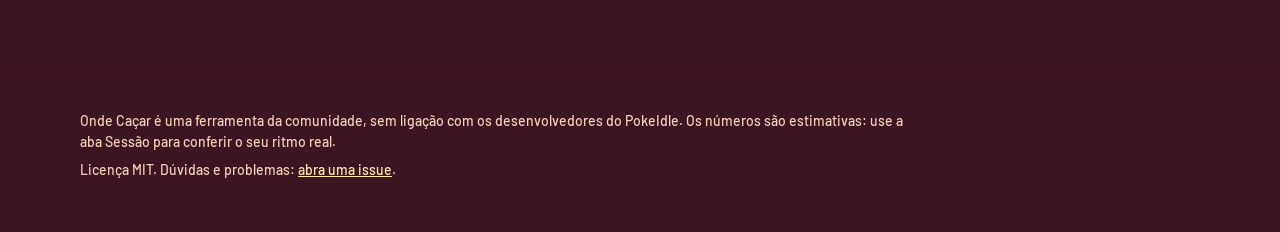
==== commit 7c7bac6c: "Onde Caçar 2.9.0: anunciar direto da extensão - Botão "anunciar" em cada preço sugerido, com confirm" ====
--- a/index.html
+++ b/index.html
@@ -183,10 +183,10 @@
       <h1>Onde caçar agora, <span>e com o quê.</span></h1>
       <p class="lead">Uma extensão gratuita para quem joga PokeIdle. Ela simula o seu pokémon em campo em todas as hunts liberadas e mostra a que rende mais XP, a poção e a pokébola certas e quanto levar na mochila. No Mercado, ela diz se o preço de um pokémon é justo.</p>
       <div class="baixar">
-        <a class="btn" href="https://github.com/paulozy/onde-cacar/releases/download/v2.8.2/onde-cacar-2.8.2-chrome-edge-opera.zip">Baixar para Chrome, Edge e Opera</a>
-        <a class="btn btn-escuro" href="https://github.com/paulozy/onde-cacar/releases/download/v2.8.2/onde-cacar-2.8.2-firefox.zip">Baixar para Firefox</a>
-      </div>
-      <p class="versao">Versão 2.8.2. <a href="https://github.com/paulozy/onde-cacar/releases">Todas as versões</a></p>
+        <a class="btn" href="https://github.com/paulozy/onde-cacar/releases/download/v2.9.0/onde-cacar-2.9.0-chrome-edge-opera.zip">Baixar para Chrome, Edge e Opera</a>
+        <a class="btn btn-escuro" href="https://github.com/paulozy/onde-cacar/releases/download/v2.9.0/onde-cacar-2.9.0-firefox.zip">Baixar para Firefox</a>
+      </div>
+      <p class="versao">Versão 2.9.0. <a href="https://github.com/paulozy/onde-cacar/releases">Todas as versões</a></p>
     </div>
 
     <div class="painel entra" aria-label="Exemplo do painel da extensão">
@@ -249,7 +249,7 @@
   <section class="bloco" id="mercado">
     <div class="miolo">
       <h2>Mercado sem chute</h2>
-      <p>A extensão lê as vendas de verdade do Mercado da Comunidade e compara cada anúncio com elas, para você saber quando um preço é bom antes de pagar. Ao abrir a ficha de um pokémon seu, ela sugere por quanto anunciar em Coins e em Gemas, sem passar do concorrente mais barato igual ou melhor, e mostra quanto você recebe depois da comissão.</p>
+      <p>A extensão lê as vendas de verdade do Mercado da Comunidade e compara cada anúncio com elas, para você saber quando um preço é bom antes de pagar. Ao abrir a ficha de um pokémon seu, ela sugere por quanto anunciar em Coins e em Gemas, sem passar do concorrente mais barato igual ou melhor, e mostra quanto você recebe depois da comissão. Se você confirmar, ela já cria o anúncio, com as mesmas mensagens dos botões do jogo.</p>
       <div class="duas">
         <div>
           <h3>Preço justo, do lado do Mercado</h3>
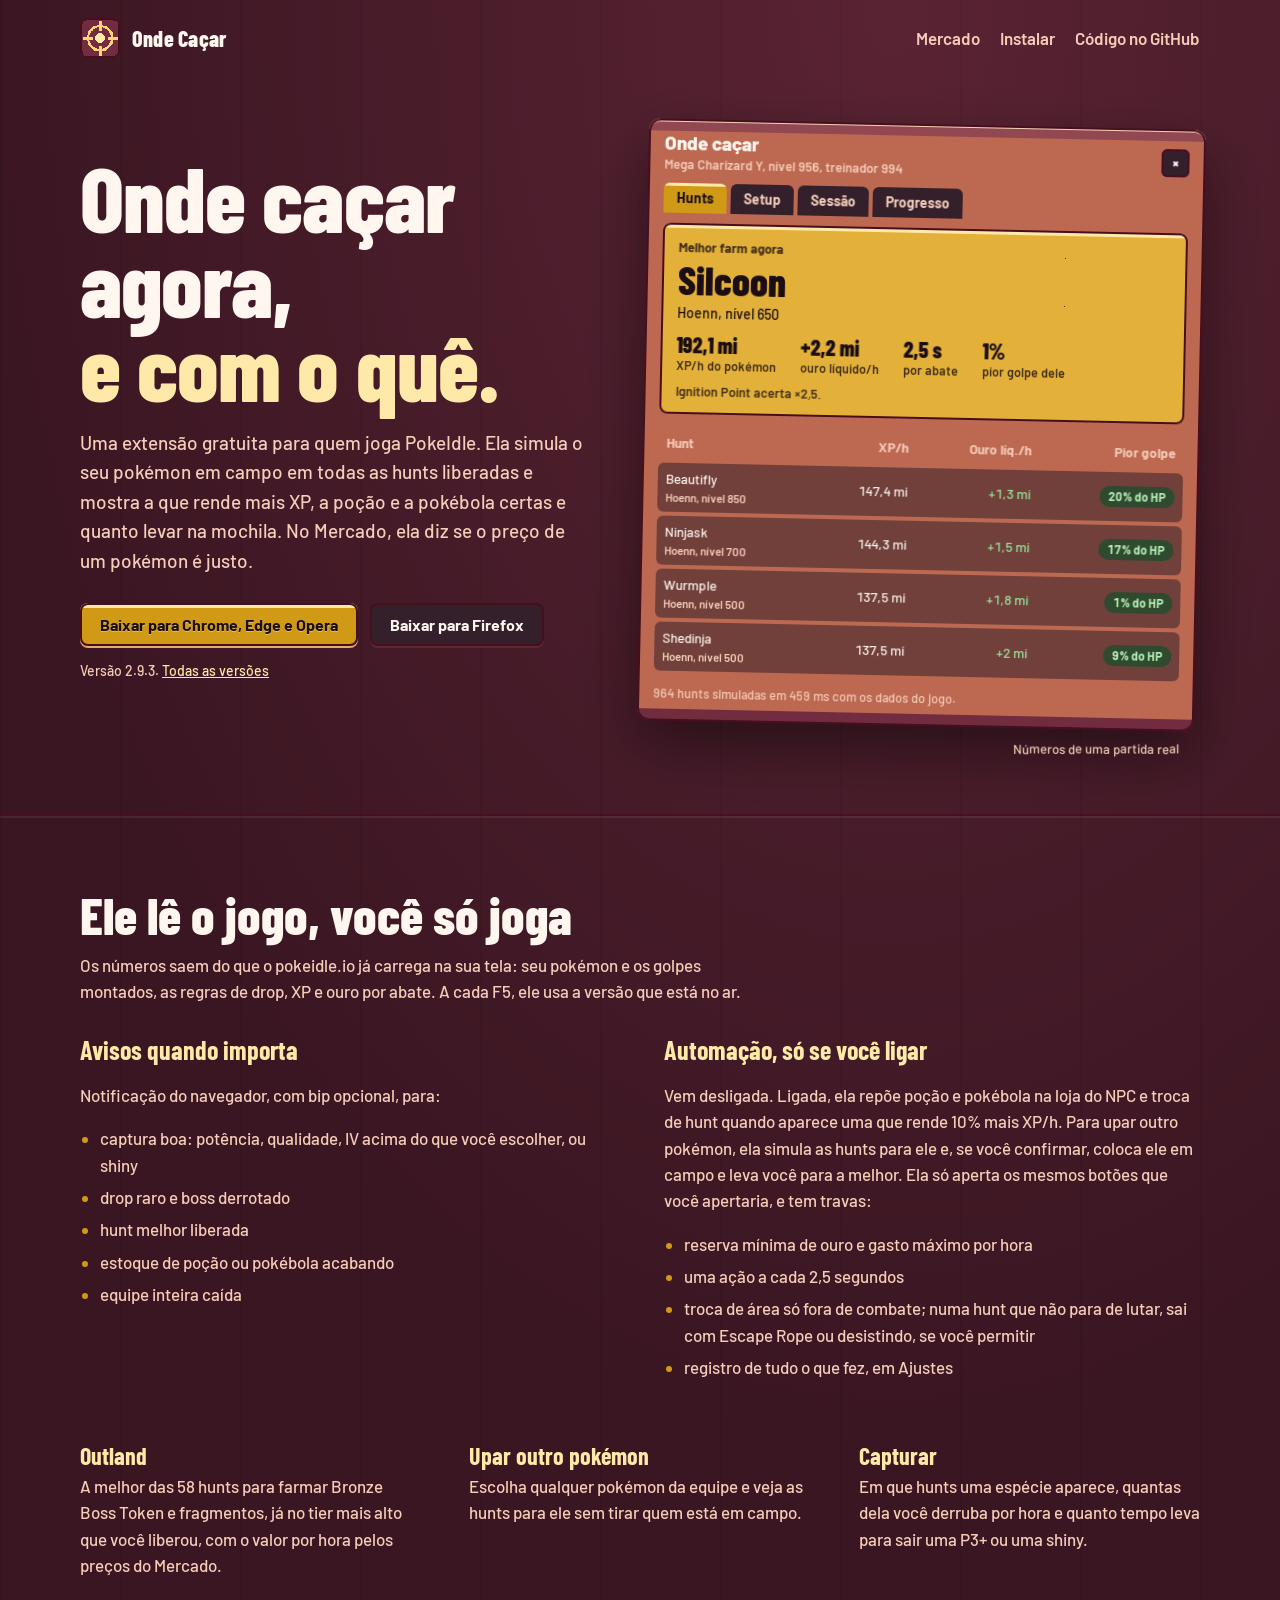
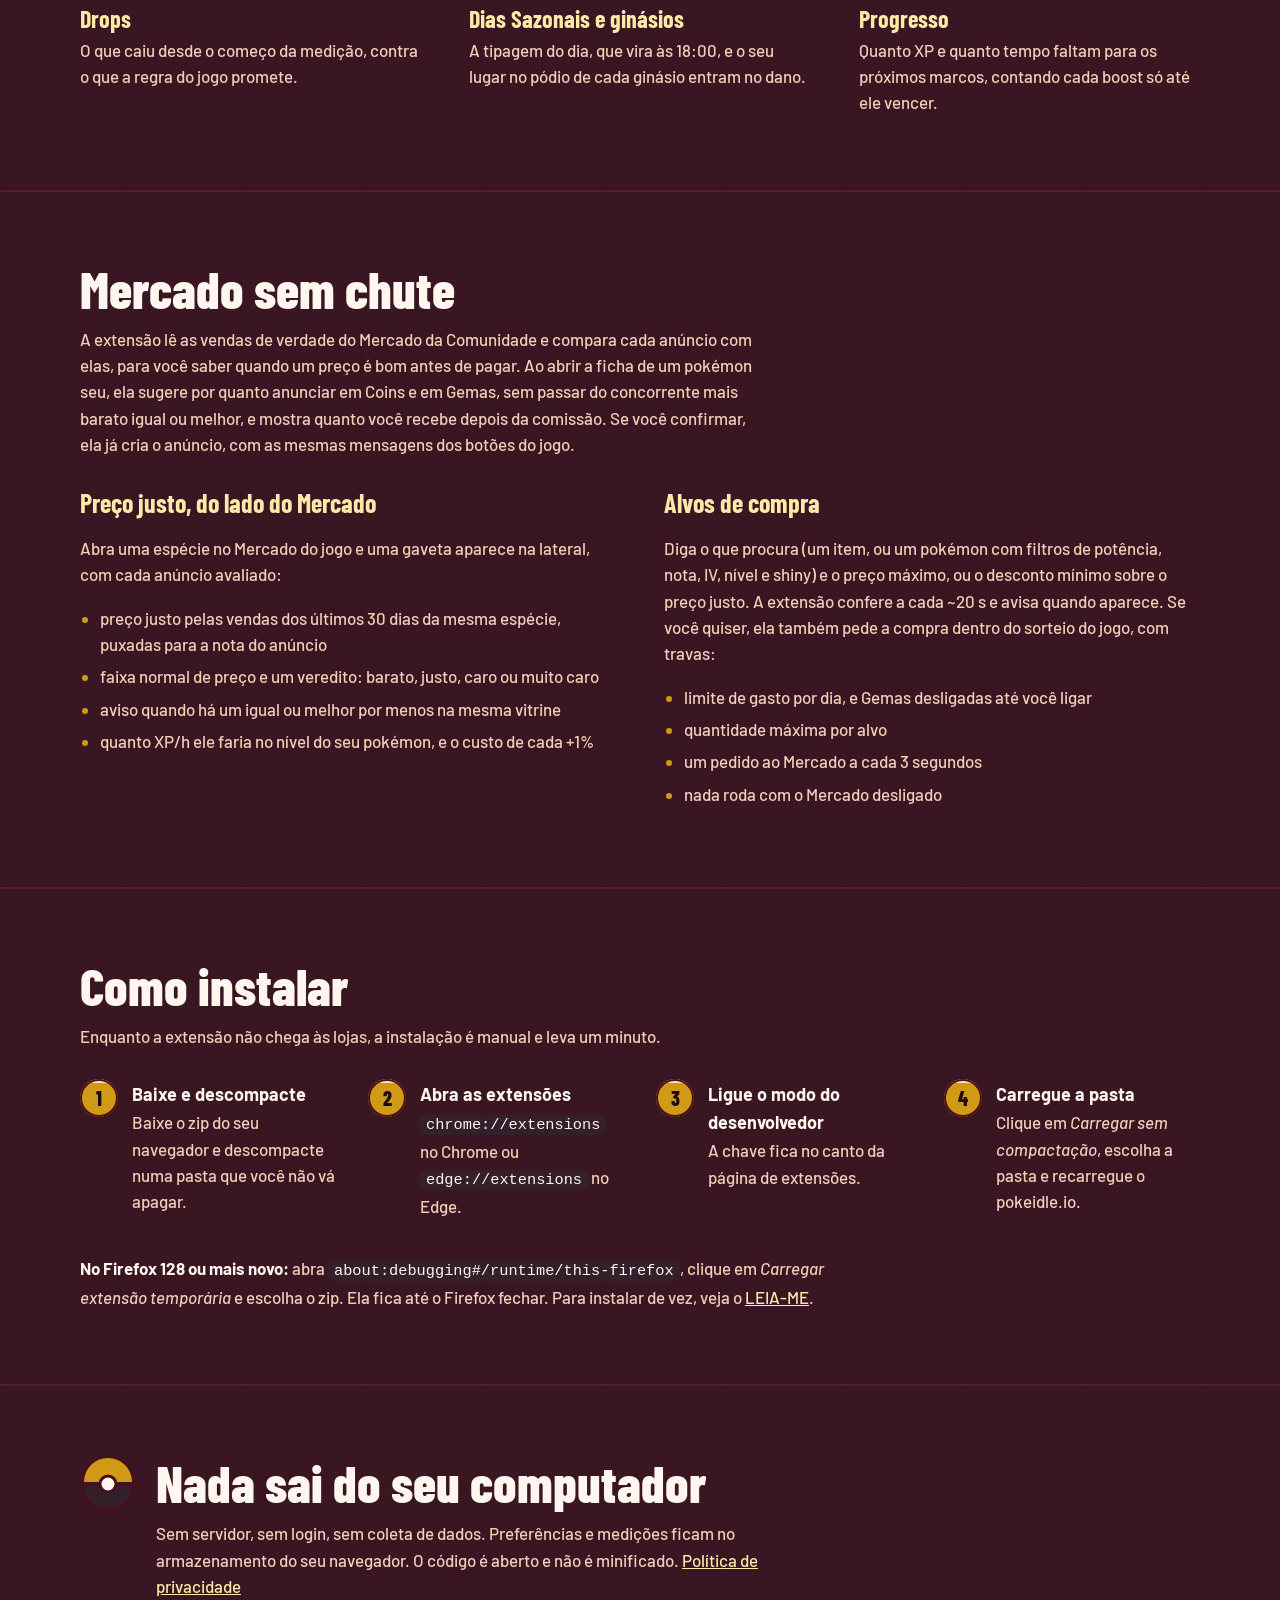
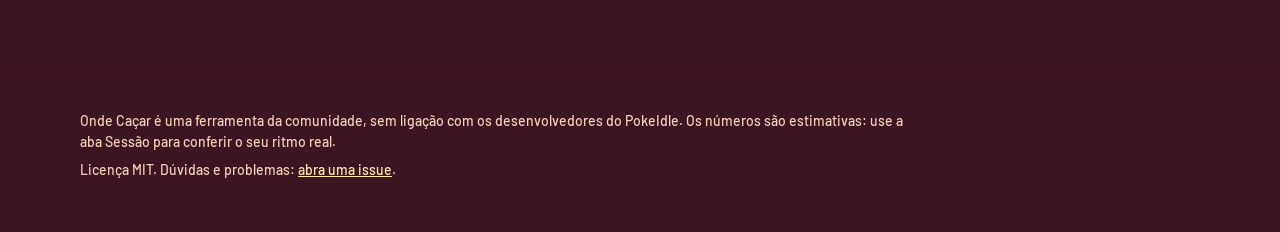
==== commit de9202df: "Onde Caçar 2.9.3: comissão por faixa em Gemas, pensão e fim do Boost dos Atrasados 2.9.1 - Capturar:" ====
--- a/index.html
+++ b/index.html
@@ -183,10 +183,10 @@
       <h1>Onde caçar agora, <span>e com o quê.</span></h1>
       <p class="lead">Uma extensão gratuita para quem joga PokeIdle. Ela simula o seu pokémon em campo em todas as hunts liberadas e mostra a que rende mais XP, a poção e a pokébola certas e quanto levar na mochila. No Mercado, ela diz se o preço de um pokémon é justo.</p>
       <div class="baixar">
-        <a class="btn" href="https://github.com/paulozy/onde-cacar/releases/download/v2.9.0/onde-cacar-2.9.0-chrome-edge-opera.zip">Baixar para Chrome, Edge e Opera</a>
-        <a class="btn btn-escuro" href="https://github.com/paulozy/onde-cacar/releases/download/v2.9.0/onde-cacar-2.9.0-firefox.zip">Baixar para Firefox</a>
-      </div>
-      <p class="versao">Versão 2.9.0. <a href="https://github.com/paulozy/onde-cacar/releases">Todas as versões</a></p>
+        <a class="btn" href="https://github.com/paulozy/onde-cacar/releases/download/v2.9.3/onde-cacar-2.9.3-chrome-edge-opera.zip">Baixar para Chrome, Edge e Opera</a>
+        <a class="btn btn-escuro" href="https://github.com/paulozy/onde-cacar/releases/download/v2.9.3/onde-cacar-2.9.3-firefox.zip">Baixar para Firefox</a>
+      </div>
+      <p class="versao">Versão 2.9.3. <a href="https://github.com/paulozy/onde-cacar/releases">Todas as versões</a></p>
     </div>
 
     <div class="painel entra" aria-label="Exemplo do painel da extensão">
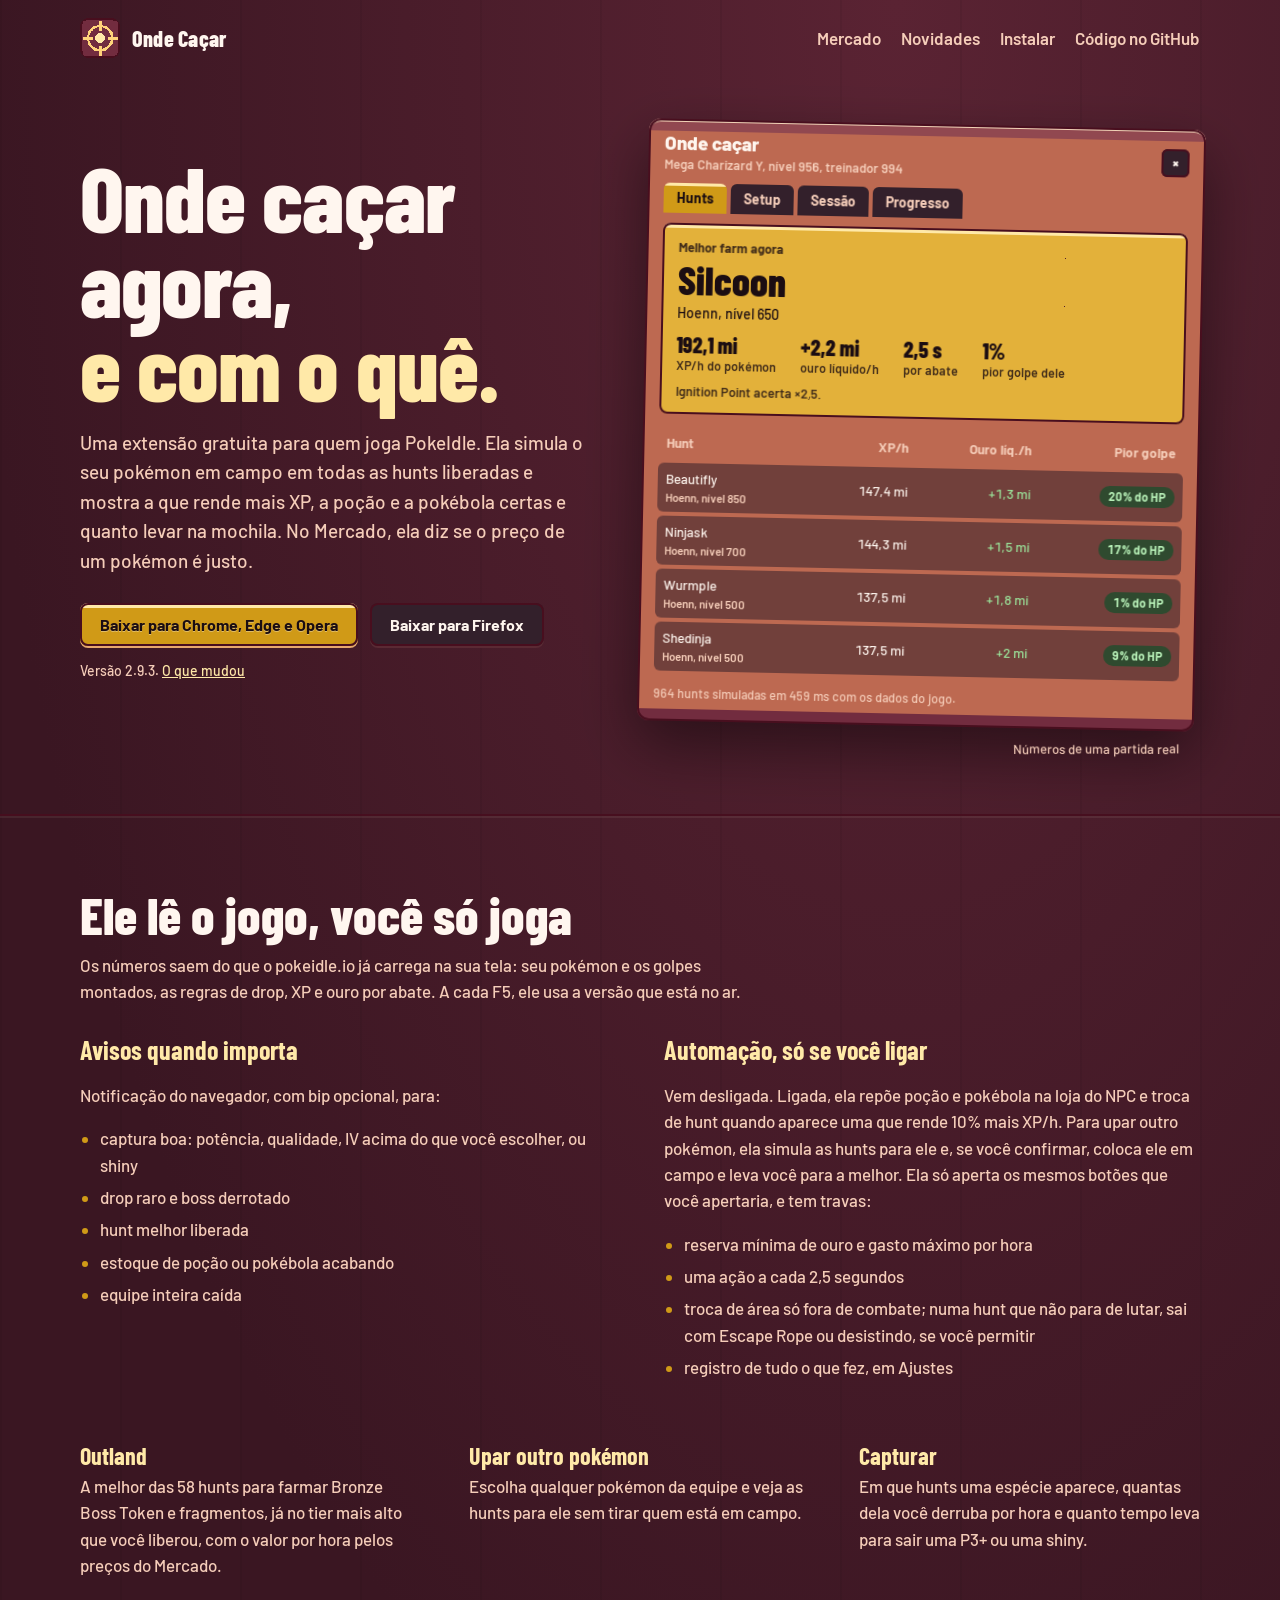
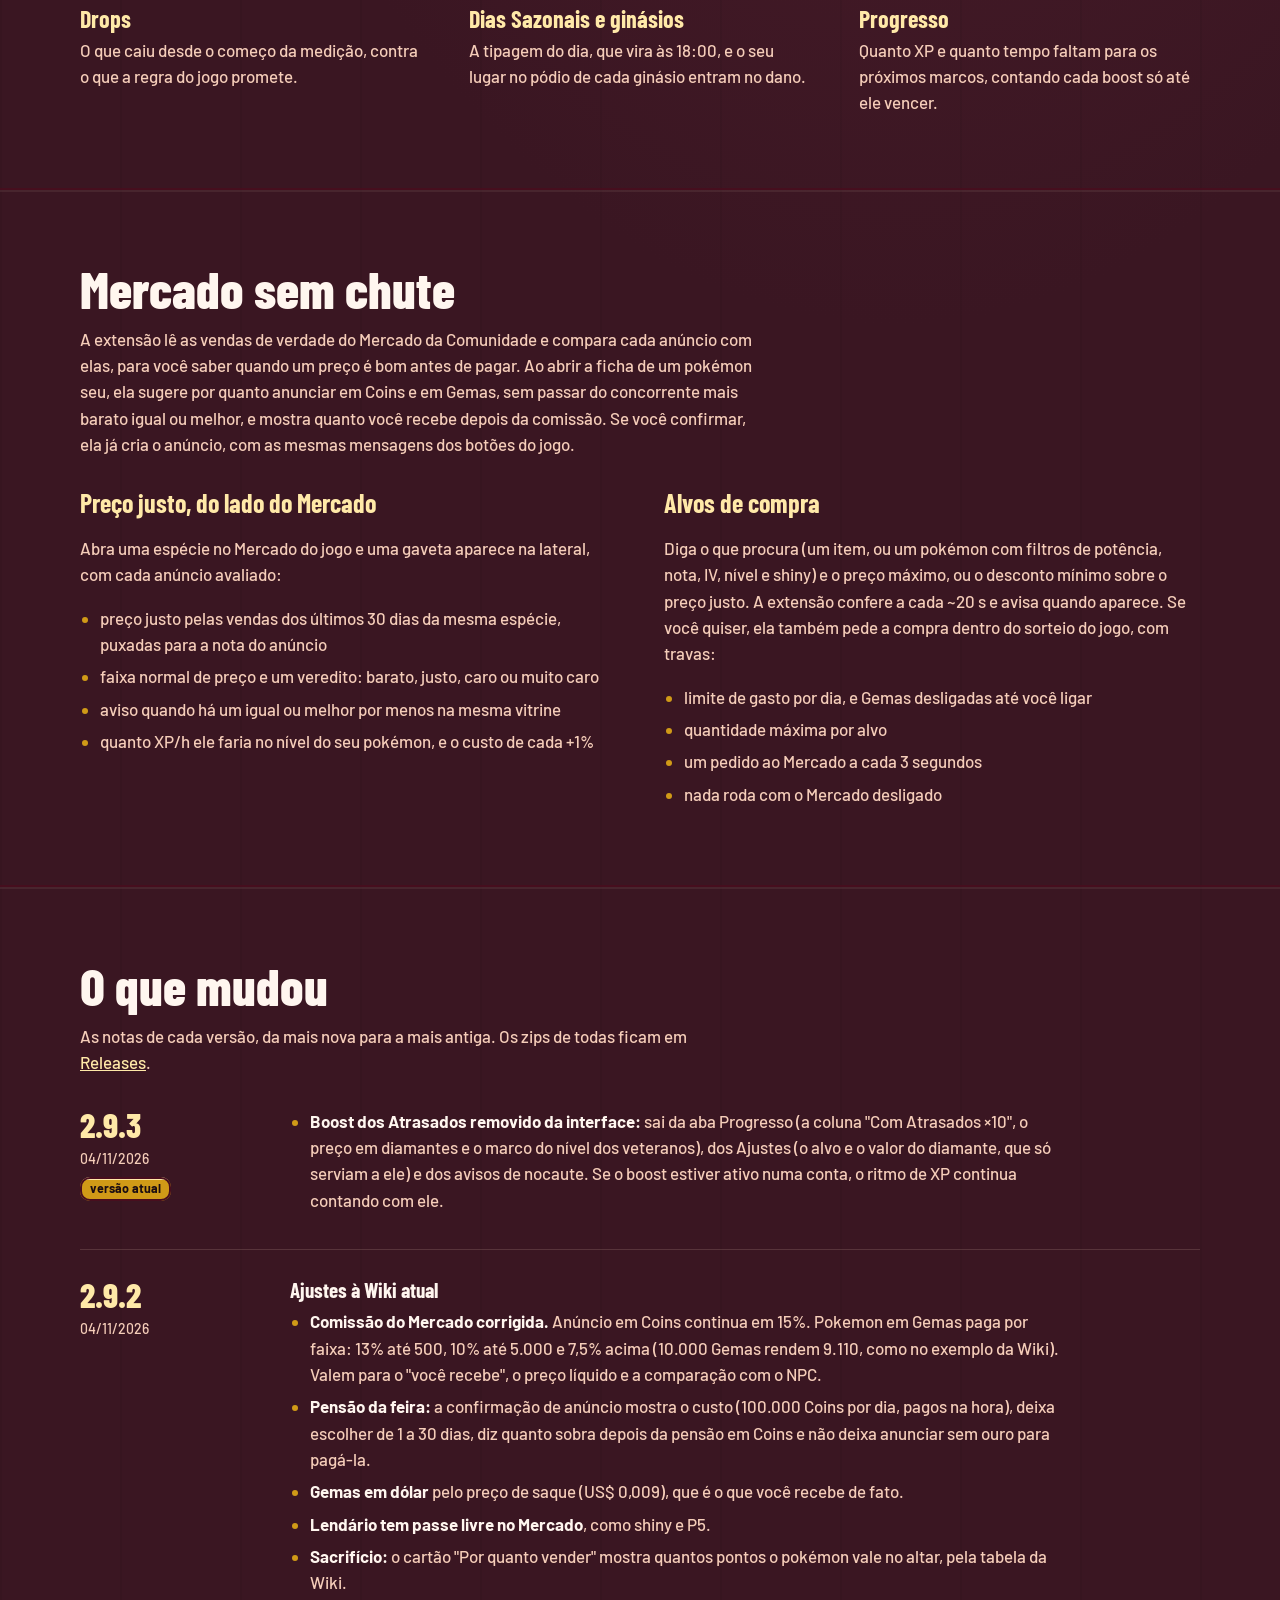
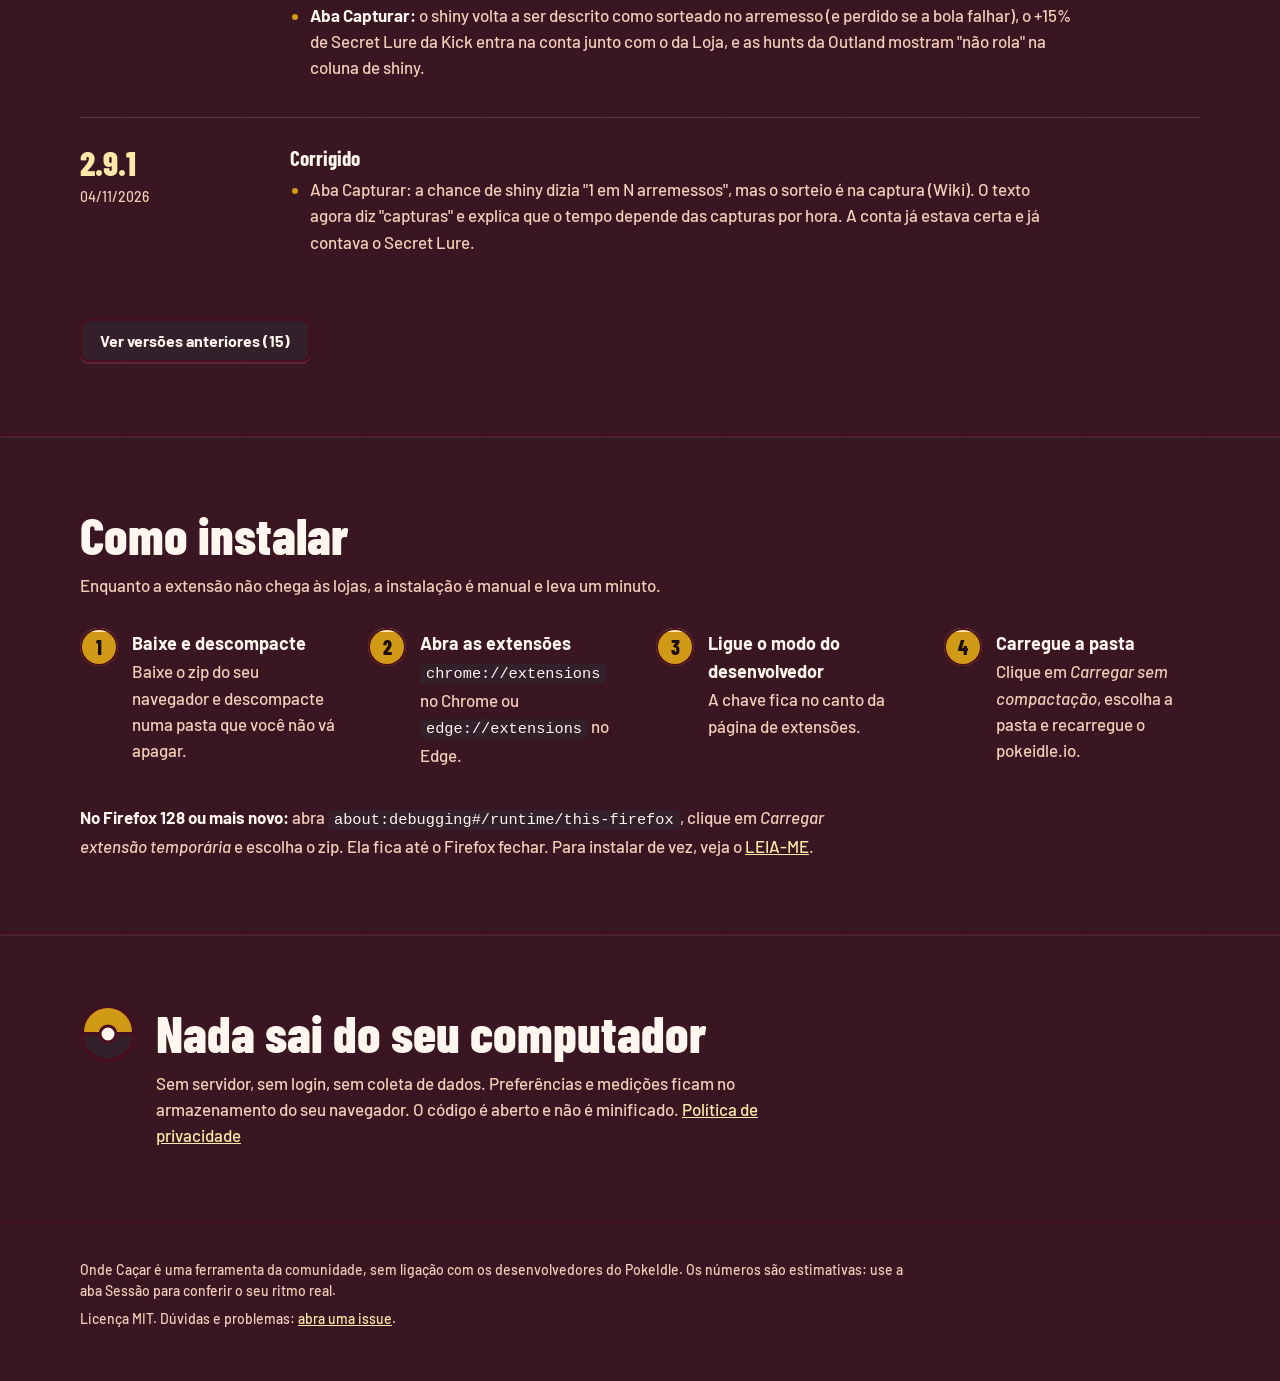
==== commit 963414f5: "Landing page: seção "O que mudou" lida do CHANGELOG.md As 3 versões mais novas abertas e as anterior" ====
--- a/index.html
+++ b/index.html
@@ -134,6 +134,23 @@
   .resto dt { font: 700 24px/1.1 var(--display); color: var(--ouro-claro); margin-bottom: 4px; }
   .resto dd { margin: 0; color: var(--creme-suave); }
 
+  /* Novidades: lidas do CHANGELOG.md */
+  .notas-v { display: grid; grid-template-columns: 170px 1fr; gap: 6px 40px; padding: 28px 0; border-top: 1px solid rgba(241,211,183,.16); }
+  .notas-v:first-child { border-top: 0; padding-top: 0; }
+  .notas-v h3 { margin: 0; font: 800 34px/1 var(--display); color: var(--ouro-claro); }
+  .notas-v time { display: block; margin-top: 6px; font-size: 14px; color: var(--creme-suave); }
+  .notas-v .atual { display: inline-block; margin-top: 8px; padding: 2px 10px; border-radius: 10px; font-size: 12.5px; font-weight: 700; color: var(--tinta); background: linear-gradient(180deg, var(--ouro-claro) 0 3px, var(--ouro) 3px); box-shadow: inset 0 0 0 2px var(--contorno); }
+  .notas-corpo { max-width: 46em; color: var(--creme-suave); }
+  .notas-corpo h4 { margin: 18px 0 6px; font: 700 21px/1.15 var(--display); color: var(--creme); }
+  .notas-corpo h4:first-child { margin-top: 0; }
+  .notas-corpo p { margin: 0 0 8px; }
+  .notas-corpo ul { margin: 0 0 8px; padding-left: 20px; }
+  .notas-corpo li { margin-bottom: 6px; }
+  .notas-corpo li::marker { color: var(--ouro); }
+  .notas-corpo strong { color: var(--creme); }
+  .notas-mais { margin-top: 28px; border: 0; cursor: pointer; }
+  .notas-antigas[hidden] { display: none; }
+
   .passos { counter-reset: p; list-style: none; padding: 0; margin: 0; display: grid; grid-template-columns: repeat(auto-fit, minmax(220px, 1fr)); gap: 28px 32px; }
   .passos li { counter-increment: p; position: relative; padding-left: 52px; color: var(--creme-suave); }
   .passos li::before {
@@ -157,6 +174,7 @@
     .painel { transform: none; }
     .ilustr { transform: none; }
     .duas { grid-template-columns: 1fr; gap: 32px; }
+    .notas-v { grid-template-columns: 1fr; gap: 12px; }
     .topo nav a:not(:last-child) { display: none; }
   }
   @media (max-width: 480px) {
@@ -172,6 +190,7 @@
   <strong>Onde Caçar</strong>
   <nav style="display:flex;gap:20px">
     <a href="#mercado">Mercado</a>
+    <a href="#novidades">Novidades</a>
     <a href="#instalar">Instalar</a>
     <a href="https://github.com/paulozy/onde-cacar">Código no GitHub</a>
   </nav>
@@ -186,7 +205,7 @@
         <a class="btn" href="https://github.com/paulozy/onde-cacar/releases/download/v2.9.3/onde-cacar-2.9.3-chrome-edge-opera.zip">Baixar para Chrome, Edge e Opera</a>
         <a class="btn btn-escuro" href="https://github.com/paulozy/onde-cacar/releases/download/v2.9.3/onde-cacar-2.9.3-firefox.zip">Baixar para Firefox</a>
       </div>
-      <p class="versao">Versão 2.9.3. <a href="https://github.com/paulozy/onde-cacar/releases">Todas as versões</a></p>
+      <p class="versao">Versão 2.9.3. <a href="#novidades">O que mudou</a></p>
     </div>
 
     <div class="painel entra" aria-label="Exemplo do painel da extensão">
@@ -271,6 +290,16 @@
             <li>nada roda com o Mercado desligado</li>
           </ul>
         </div>
+      </div>
+    </div>
+  </section>
+
+  <section class="bloco" id="novidades">
+    <div class="miolo">
+      <h2>O que mudou</h2>
+      <p>As notas de cada versão, da mais nova para a mais antiga. Os zips de todas ficam em <a href="https://github.com/paulozy/onde-cacar/releases">Releases</a>.</p>
+      <div id="notas">
+        <p class="notas-corpo">As notas estão no <a href="https://github.com/paulozy/onde-cacar/blob/main/CHANGELOG.md">CHANGELOG do projeto</a>.</p>
       </div>
     </div>
   </section>
@@ -391,6 +420,56 @@
     });
   });
   abrir(botoes[0]);
+
+  // Novidades: lidas do CHANGELOG.md publicado junto com a página, para não precisar copiar
+  // as notas aqui a cada versão. Entende só o que o CHANGELOG usa: ## versão — data, ### título,
+  // itens com "- ", **negrito** e `código`.
+  const ABERTAS = 3;
+  const esc = s => s.replace(/&/g, '&amp;').replace(/</g, '&lt;').replace(/>/g, '&gt;');
+  const inline = s => esc(s).replace(/\*\*(.+?)\*\*/g, '<strong>$1</strong>').replace(/`([^`]+)`/g, '<code>$1</code>');
+  function corpo(linhas) {
+    let html = '', lista = false;
+    const fecha = () => { if (lista) { html += '</ul>'; lista = false; } };
+    for (const l of linhas) {
+      if (!l.trim()) { fecha(); continue; }
+      if (l.startsWith('### ')) { fecha(); html += `<h4>${inline(l.slice(4))}</h4>`; }
+      else if (l.startsWith('- ')) { if (!lista) { html += '<ul>'; lista = true; } html += `<li>${inline(l.slice(2))}</li>`; }
+      else { fecha(); html += `<p>${inline(l)}</p>`; }
+    }
+    fecha();
+    return html;
+  }
+  function versoes(md) {
+    return md.split(/^## /m).slice(1).map(bloco => {
+      const [cab, ...resto] = bloco.split('\n');
+      const [versao, data] = cab.split(/\s+—\s+/);
+      return { versao: versao.trim(), data: (data || '').trim(), html: corpo(resto) };
+    });
+  }
+  const cartao = (v, i) => `<article class="notas-v">
+      <div><h3>${esc(v.versao)}</h3>${v.data ? `<time>${esc(v.data)}</time>` : ''}${i === 0 ? '<span class="atual">versão atual</span>' : ''}</div>
+      <div class="notas-corpo">${v.html}</div>
+    </article>`;
+  fetch('CHANGELOG.md', { cache: 'no-cache' })
+    .then(r => (r.ok ? r.text() : Promise.reject(r.status)))
+    .then(md => {
+      const vs = versoes(md);
+      if (!vs.length) return;
+      const alvo = document.getElementById('notas');
+      const antigas = vs.slice(ABERTAS);
+      alvo.innerHTML = vs.slice(0, ABERTAS).map(cartao).join('')
+        + (antigas.length ? `<div class="notas-antigas" id="notas-antigas" hidden>${antigas.map((v, i) => cartao(v, i + ABERTAS)).join('')}</div>
+          <button type="button" class="btn btn-escuro notas-mais" aria-expanded="false" aria-controls="notas-antigas">Ver versões anteriores (${antigas.length})</button>` : '');
+      const btn = alvo.querySelector('.notas-mais');
+      btn?.addEventListener('click', () => {
+        const caixa = document.getElementById('notas-antigas');
+        const abrirAntigas = caixa.hidden;
+        caixa.hidden = !abrirAntigas;
+        btn.setAttribute('aria-expanded', abrirAntigas);
+        btn.textContent = abrirAntigas ? 'Esconder versões anteriores' : `Ver versões anteriores (${antigas.length})`;
+      });
+    })
+    .catch(() => { /* fica o link para o CHANGELOG no GitHub */ });
 </script>
 </body>
 </html>
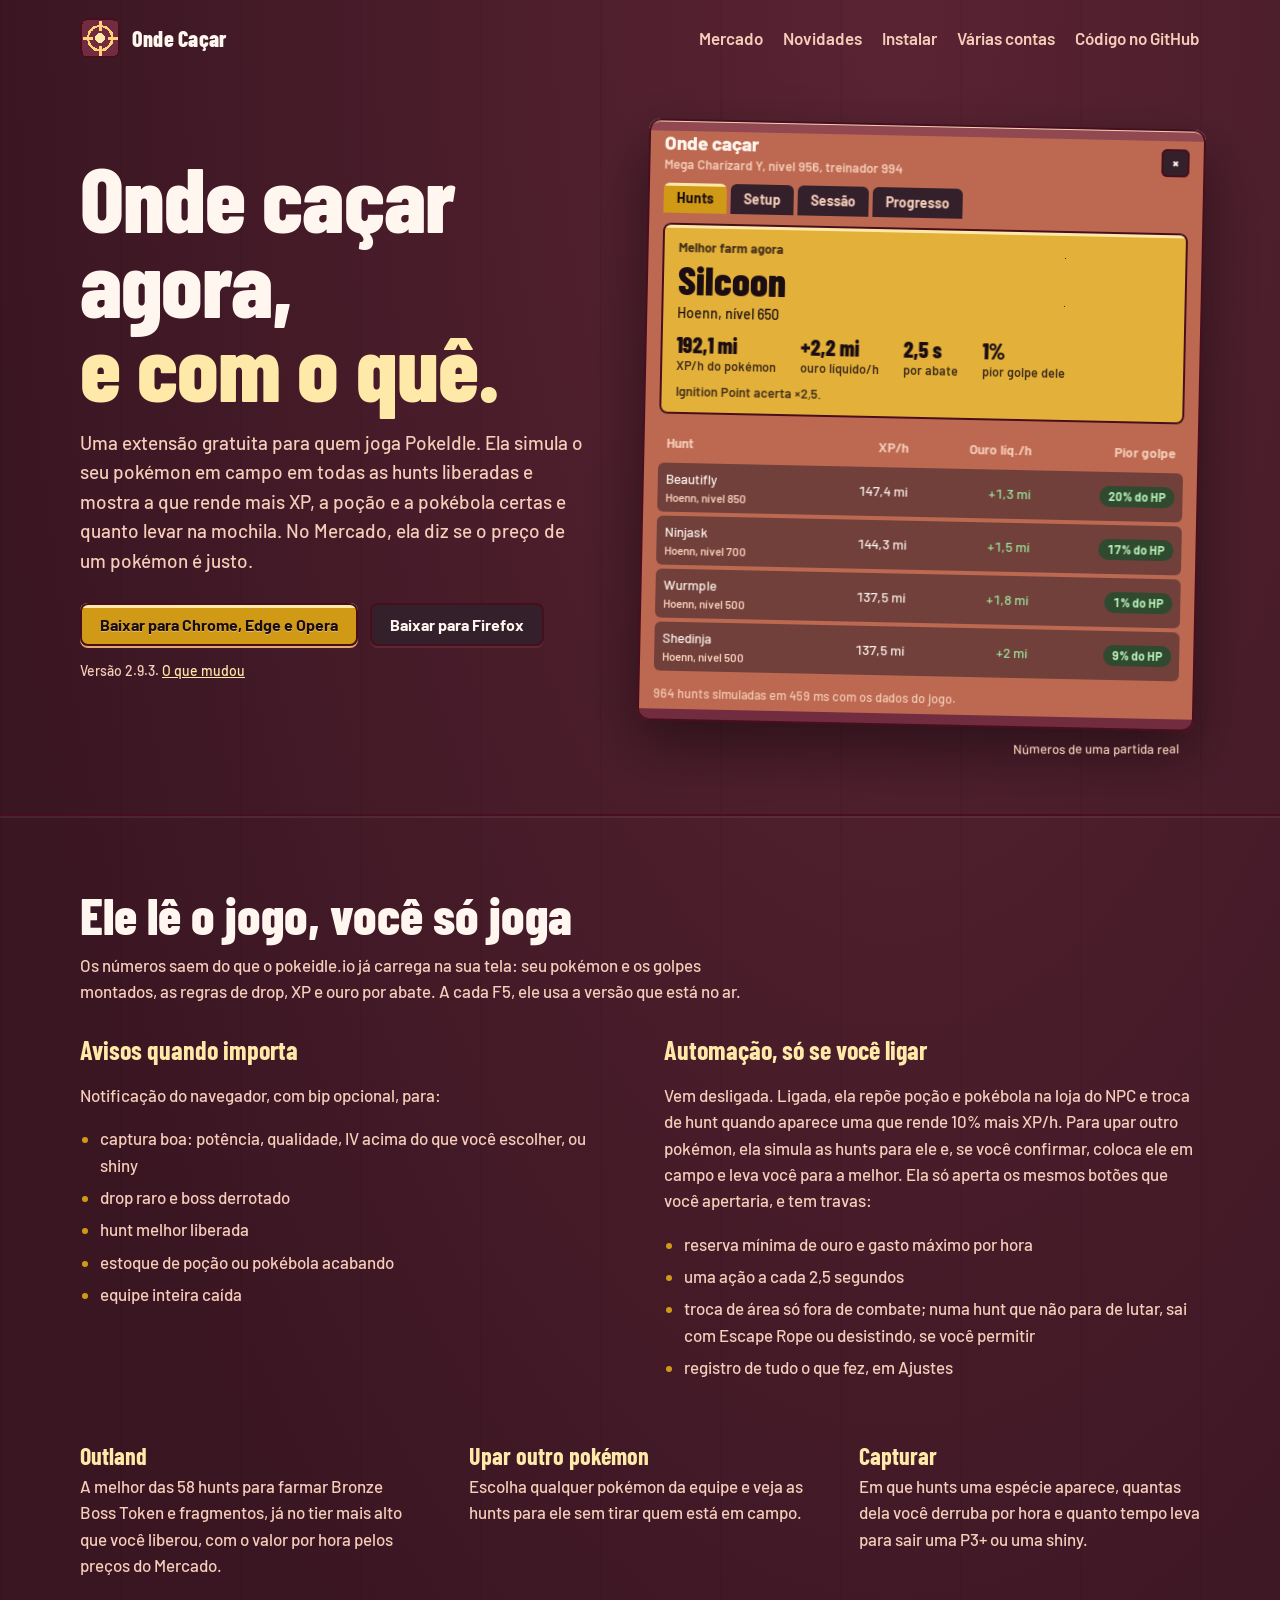
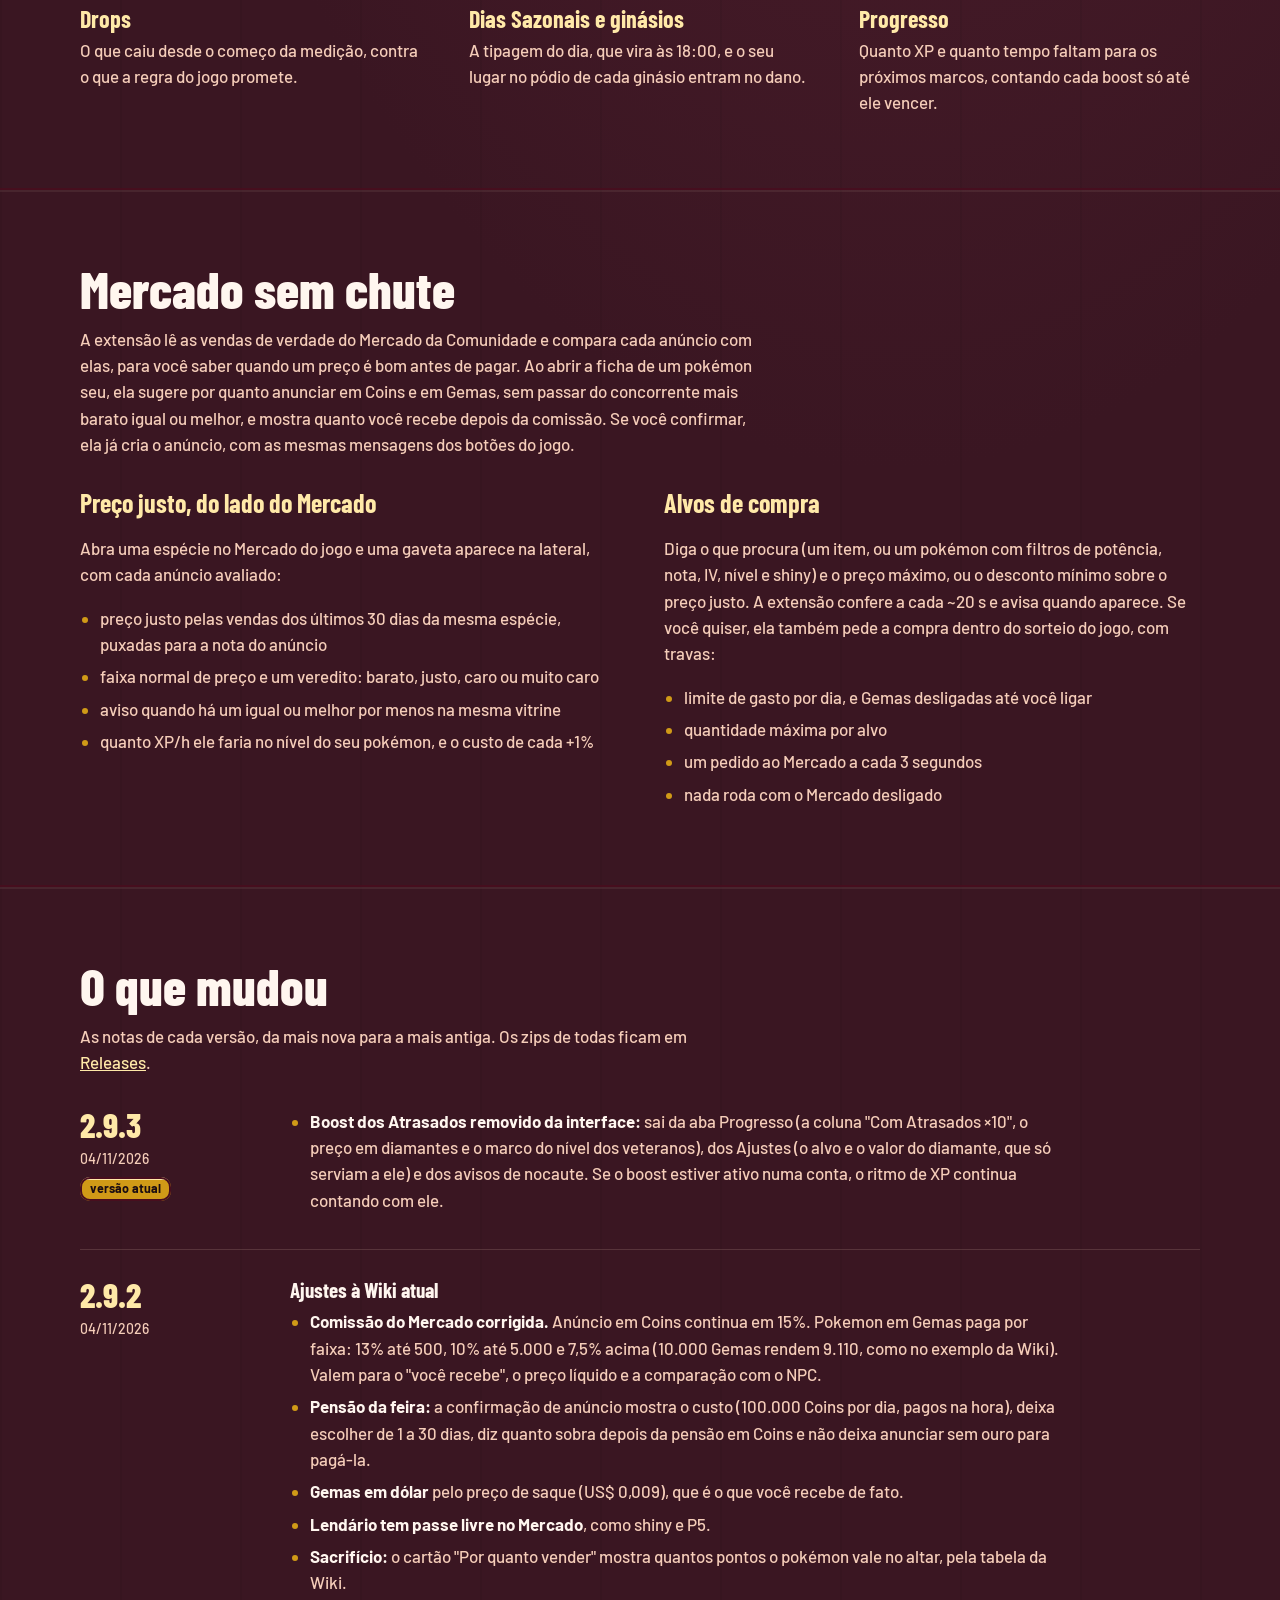
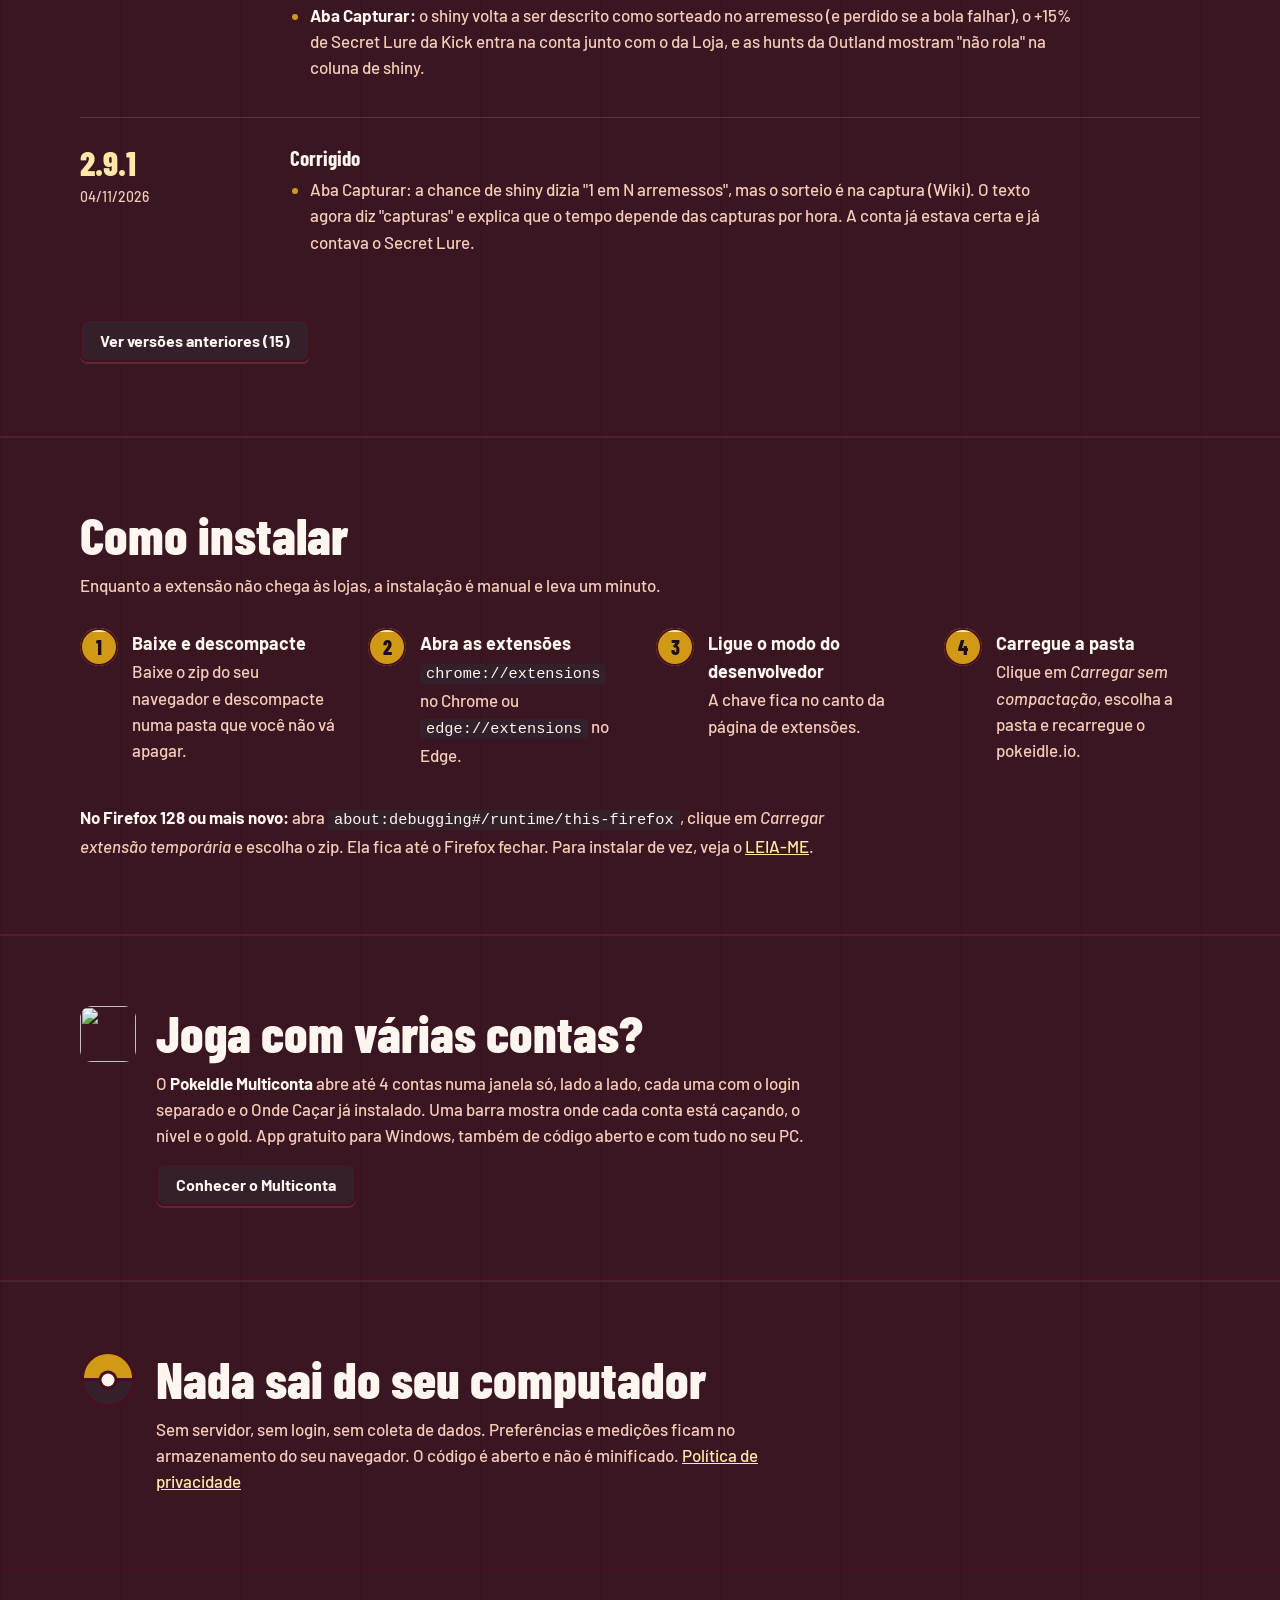
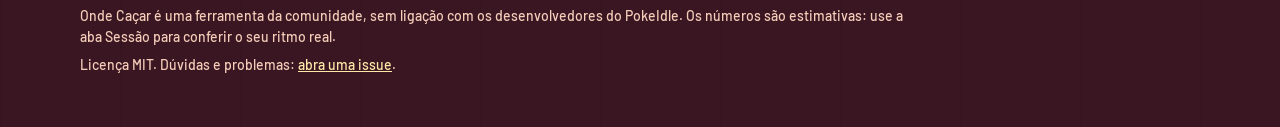
==== commit 6b49879f: "Landing page: link para o PokeIdle Multiconta Co-Authored-By: Claude Opus 5.5 <noreply@anthropic.com" ====
--- a/index.html
+++ b/index.html
@@ -192,6 +192,7 @@
     <a href="#mercado">Mercado</a>
     <a href="#novidades">Novidades</a>
     <a href="#instalar">Instalar</a>
+    <a href="#multiconta">Várias contas</a>
     <a href="https://github.com/paulozy/onde-cacar">Código no GitHub</a>
   </nav>
 </header>
@@ -315,6 +316,17 @@
         <li><strong>Carregue a pasta</strong>Clique em <em>Carregar sem compactação</em>, escolha a pasta e recarregue o pokeidle.io.</li>
       </ol>
       <p class="firefox"><strong style="color:var(--creme)">No Firefox 128 ou mais novo:</strong> abra <code>about:debugging#/runtime/this-firefox</code>, clique em <em>Carregar extensão temporária</em> e escolha o zip. Ela fica até o Firefox fechar. Para instalar de vez, veja o <a href="https://github.com/paulozy/onde-cacar/blob/main/LEIA-ME.md#firefox-128-ou-mais-novo">LEIA-ME</a>.</p>
+    </div>
+  </section>
+
+  <section class="bloco" id="multiconta">
+    <div class="miolo selo">
+      <img src="https://paulozy.github.io/multiconta/app/icone/icone-256.png" alt="" width="56" height="56" style="border-radius:12px;flex:none">
+      <div>
+        <h2>Joga com várias contas?</h2>
+        <p style="color:var(--creme-suave);margin:0 0 14px">O <strong style="color:var(--creme)">PokeIdle Multiconta</strong> abre até 4 contas numa janela só, lado a lado, cada uma com o login separado e o Onde Caçar já instalado. Uma barra mostra onde cada conta está caçando, o nível e o gold. App gratuito para Windows, também de código aberto e com tudo no seu PC.</p>
+        <a class="btn btn-escuro" href="https://paulozy.github.io/multiconta/">Conhecer o Multiconta</a>
+      </div>
     </div>
   </section>
 
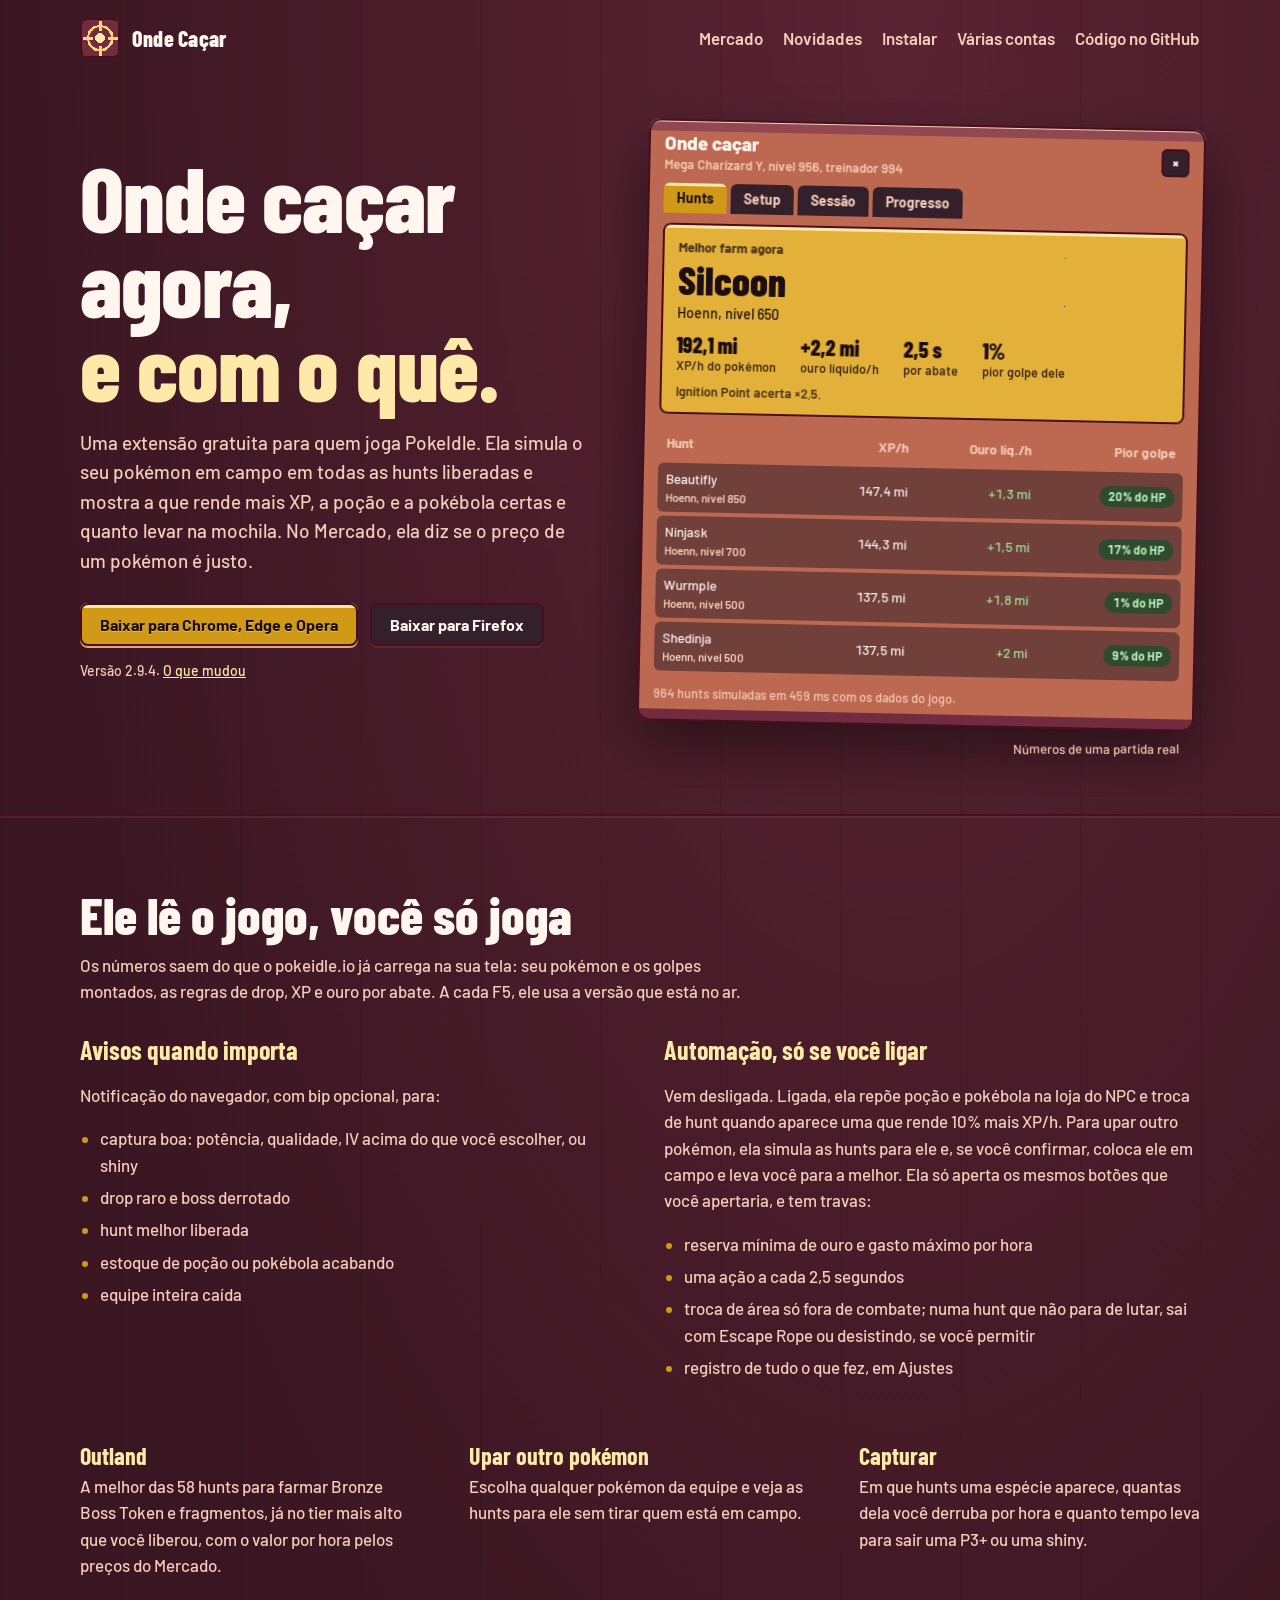
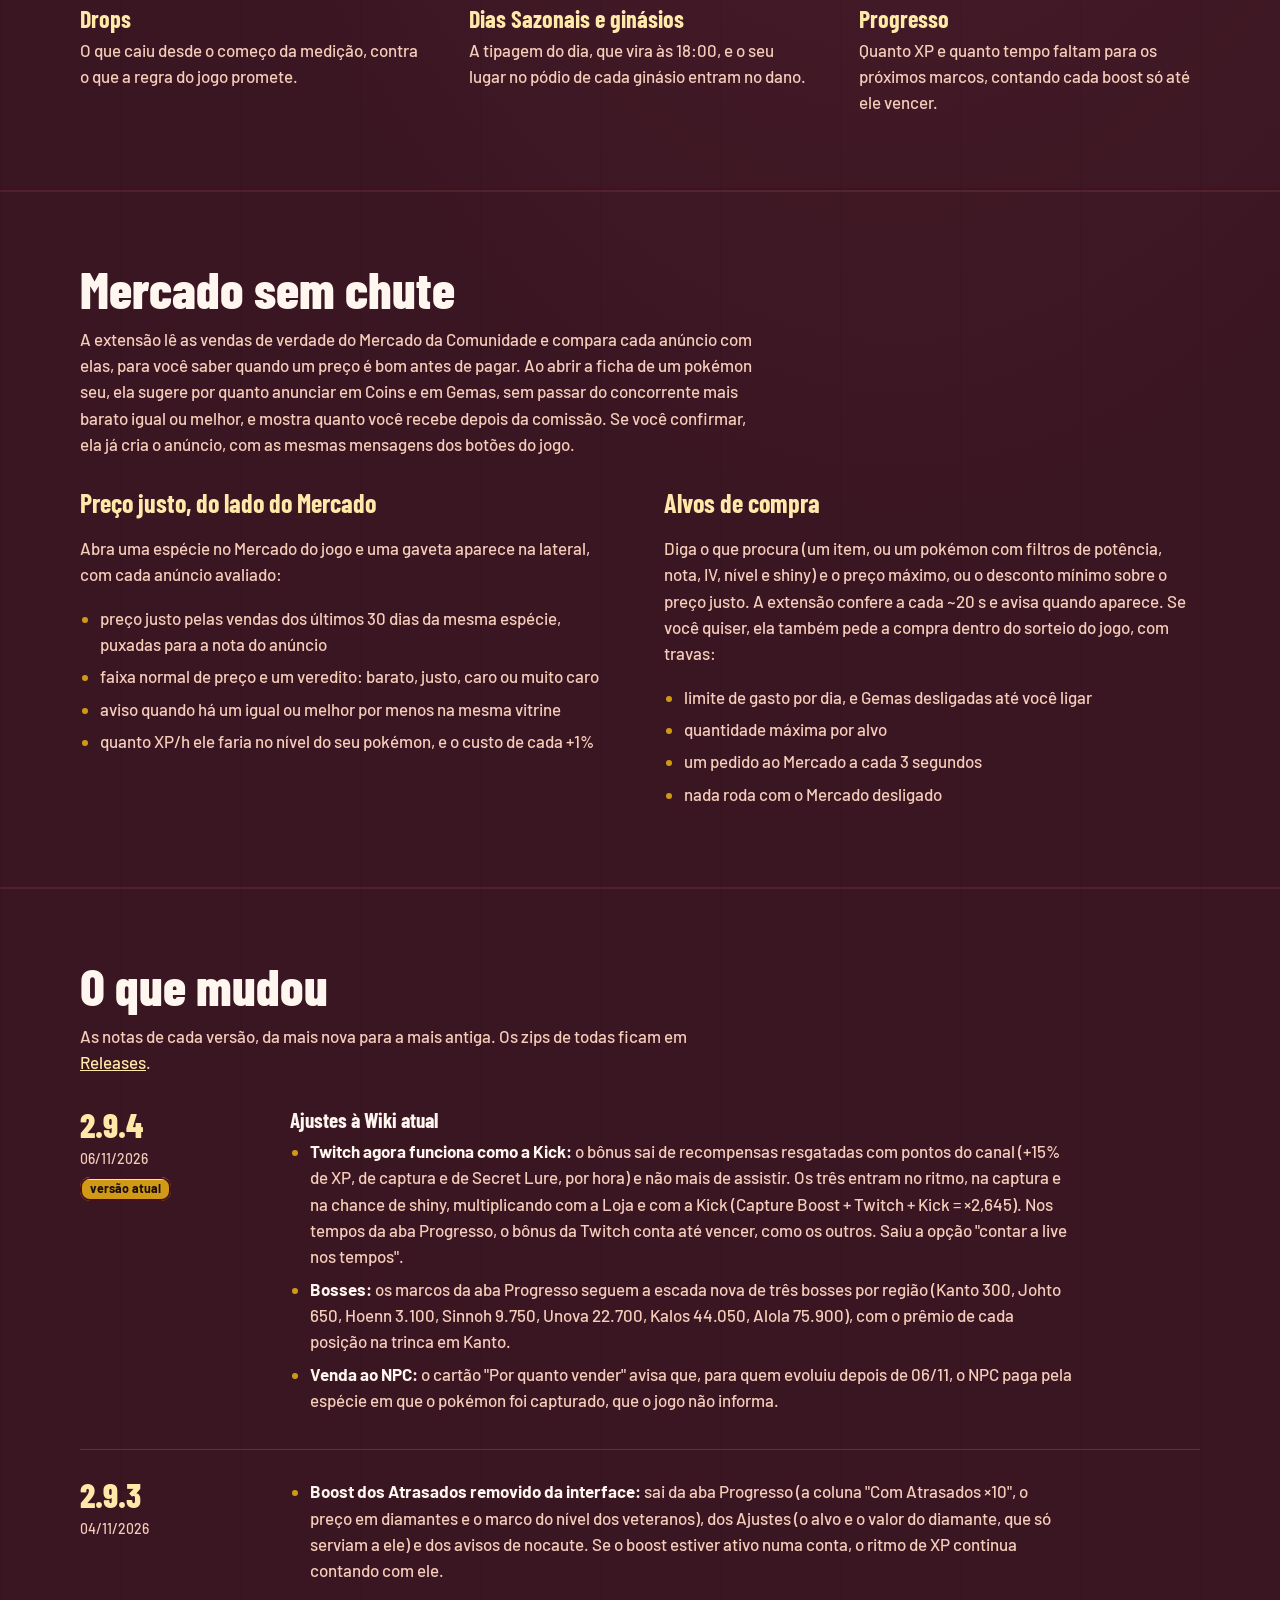
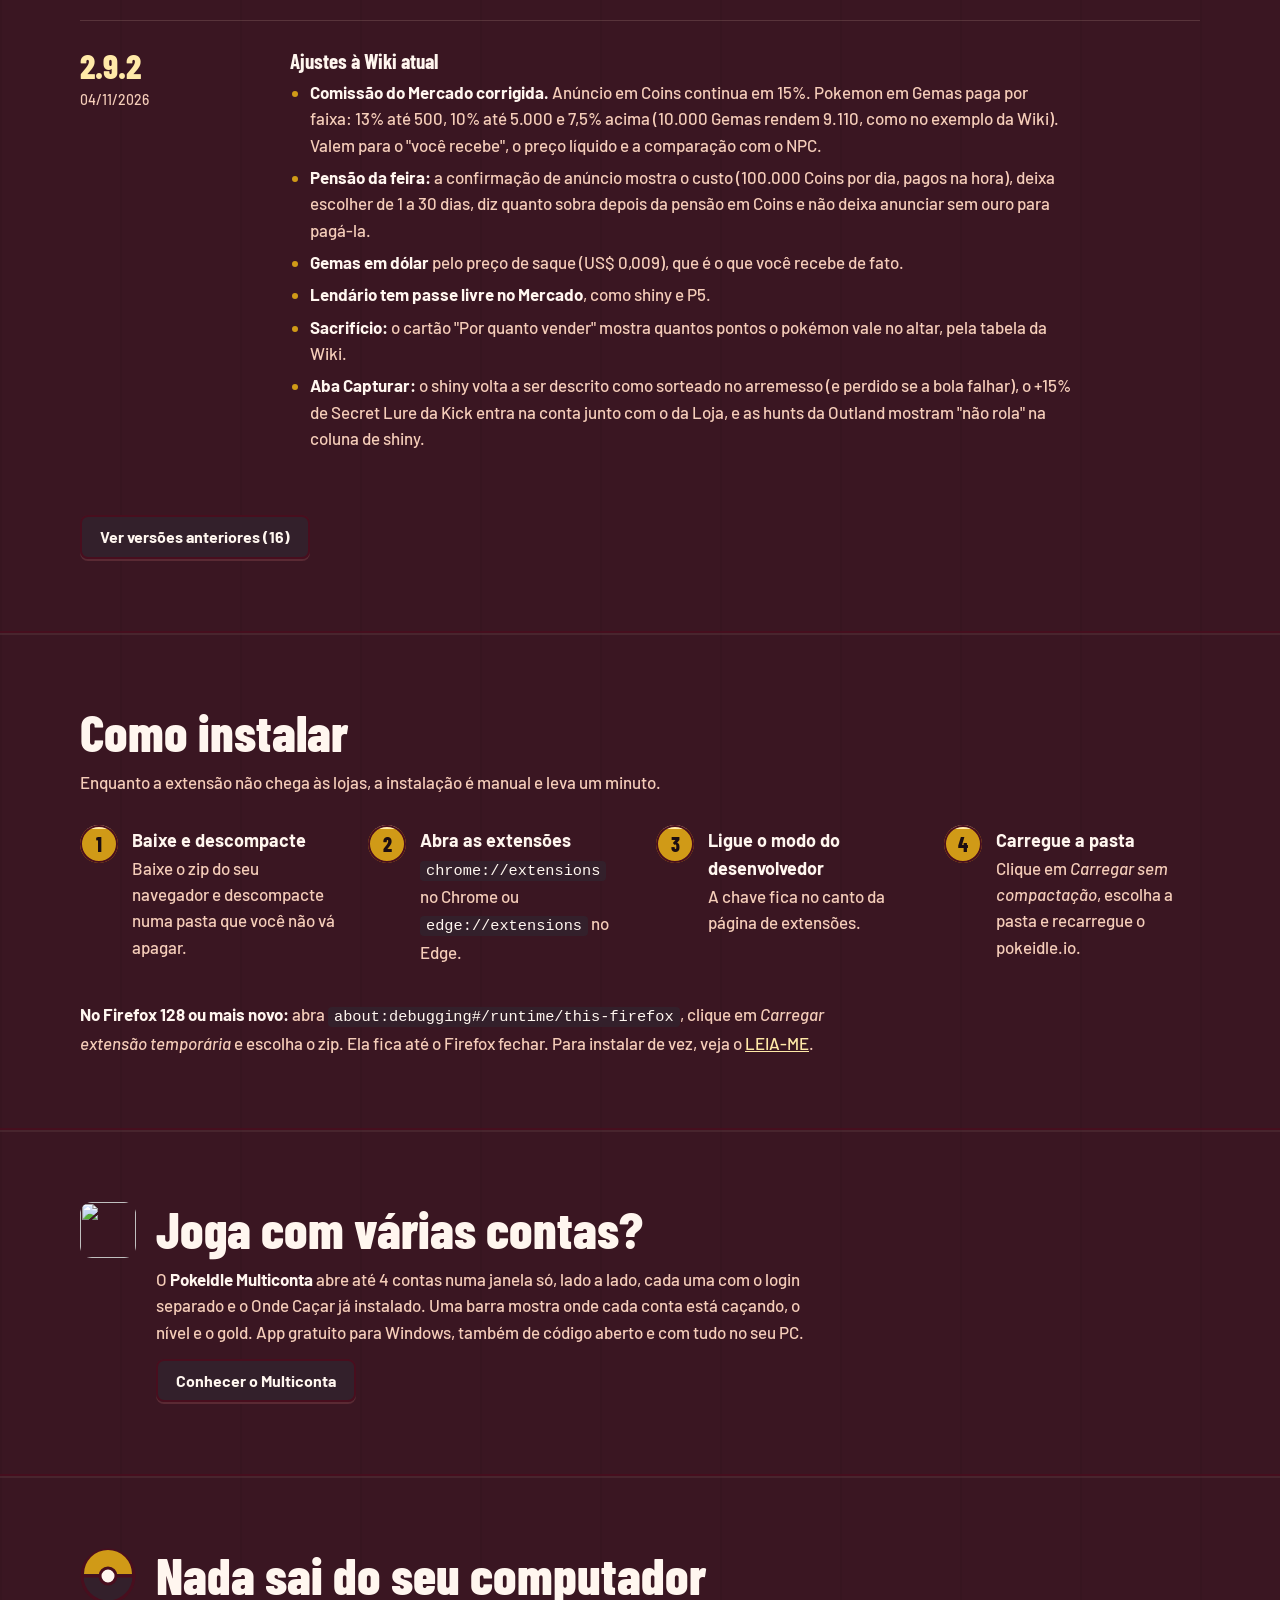
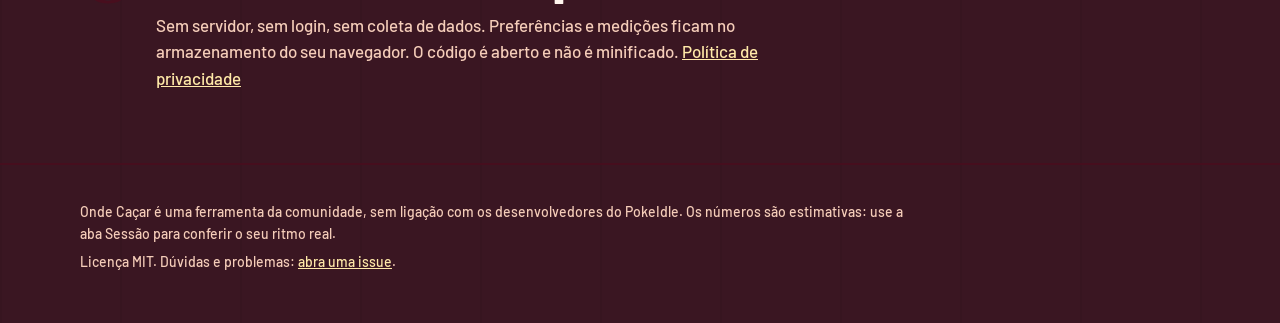
==== commit 8aa9c03d: "Onde Caçar 2.9.4: Twitch como a Kick, bosses por região e aviso do NPC - Twitch por recompensas resg" ====
--- a/index.html
+++ b/index.html
@@ -203,10 +203,10 @@
       <h1>Onde caçar agora, <span>e com o quê.</span></h1>
       <p class="lead">Uma extensão gratuita para quem joga PokeIdle. Ela simula o seu pokémon em campo em todas as hunts liberadas e mostra a que rende mais XP, a poção e a pokébola certas e quanto levar na mochila. No Mercado, ela diz se o preço de um pokémon é justo.</p>
       <div class="baixar">
-        <a class="btn" href="https://github.com/paulozy/onde-cacar/releases/download/v2.9.3/onde-cacar-2.9.3-chrome-edge-opera.zip">Baixar para Chrome, Edge e Opera</a>
-        <a class="btn btn-escuro" href="https://github.com/paulozy/onde-cacar/releases/download/v2.9.3/onde-cacar-2.9.3-firefox.zip">Baixar para Firefox</a>
-      </div>
-      <p class="versao">Versão 2.9.3. <a href="#novidades">O que mudou</a></p>
+        <a class="btn" href="https://github.com/paulozy/onde-cacar/releases/download/v2.9.4/onde-cacar-2.9.4-chrome-edge-opera.zip">Baixar para Chrome, Edge e Opera</a>
+        <a class="btn btn-escuro" href="https://github.com/paulozy/onde-cacar/releases/download/v2.9.4/onde-cacar-2.9.4-firefox.zip">Baixar para Firefox</a>
+      </div>
+      <p class="versao">Versão 2.9.4. <a href="#novidades">O que mudou</a></p>
     </div>
 
     <div class="painel entra" aria-label="Exemplo do painel da extensão">
